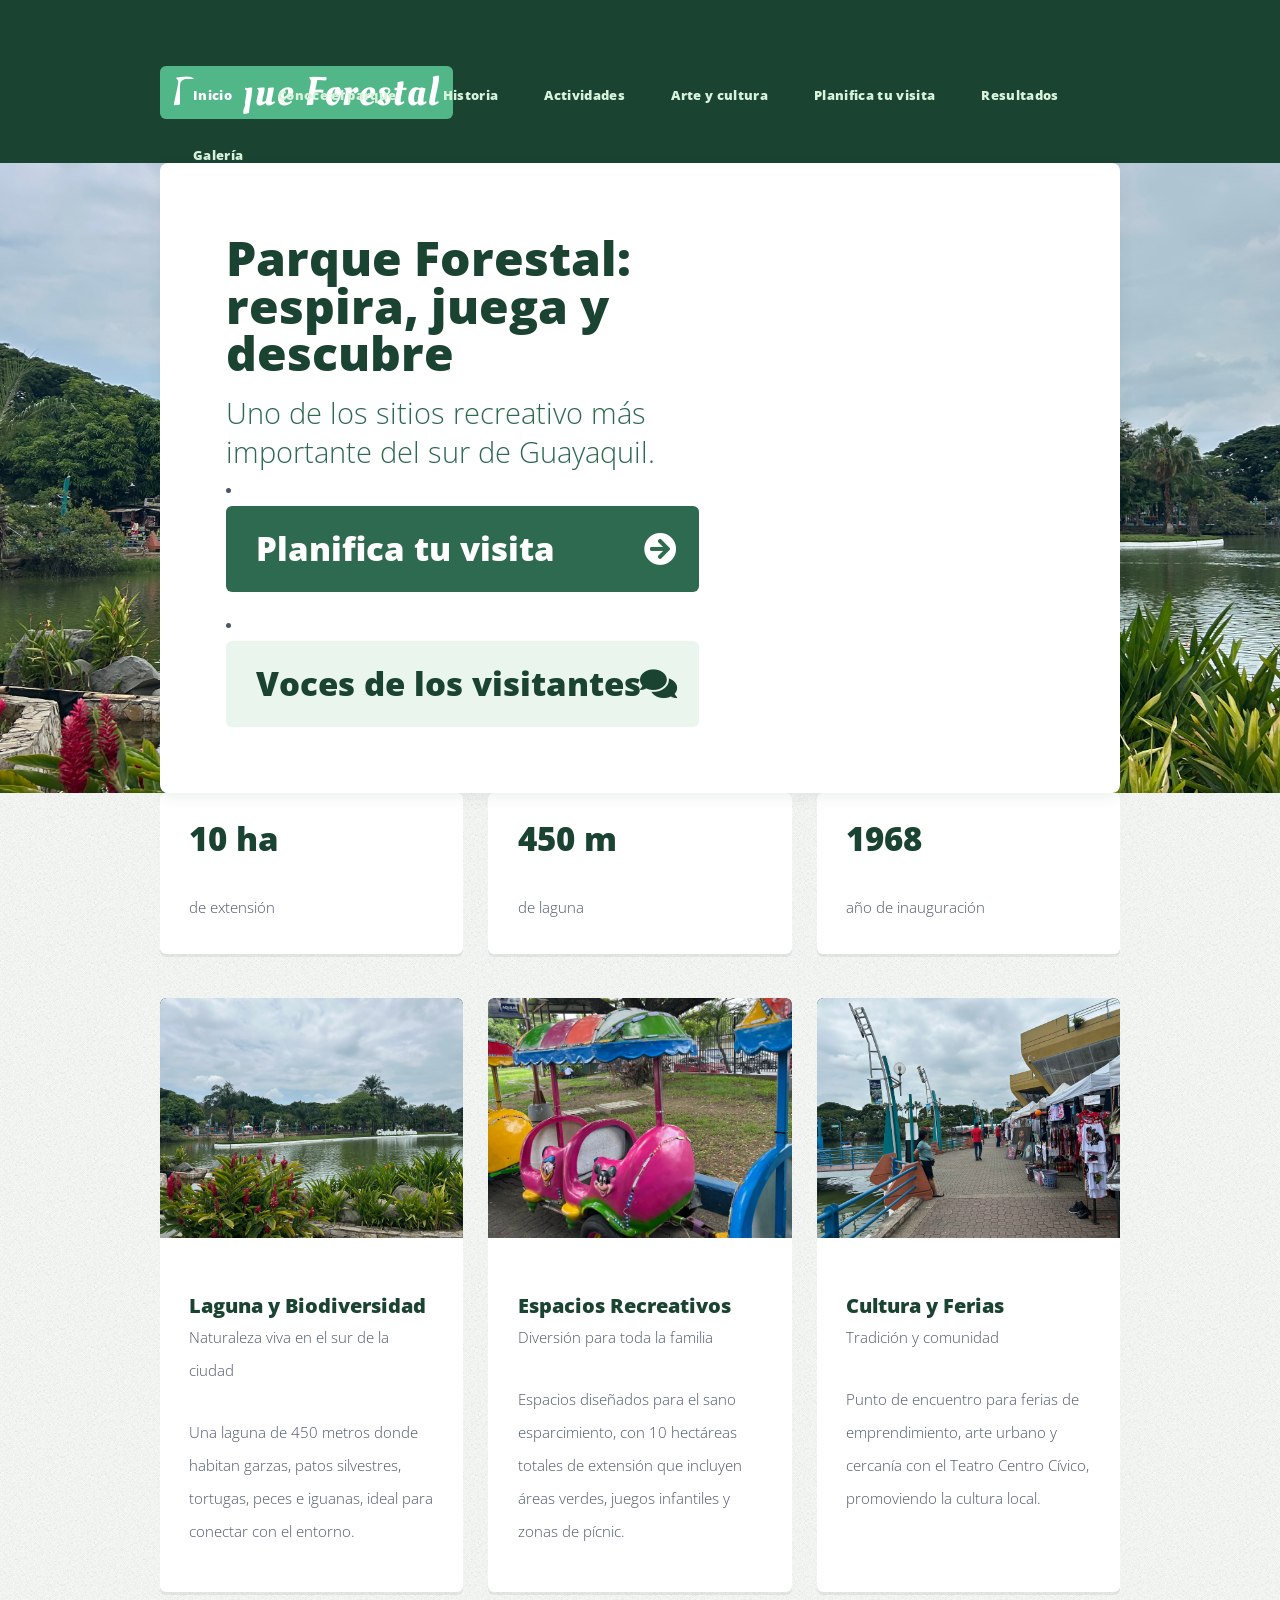
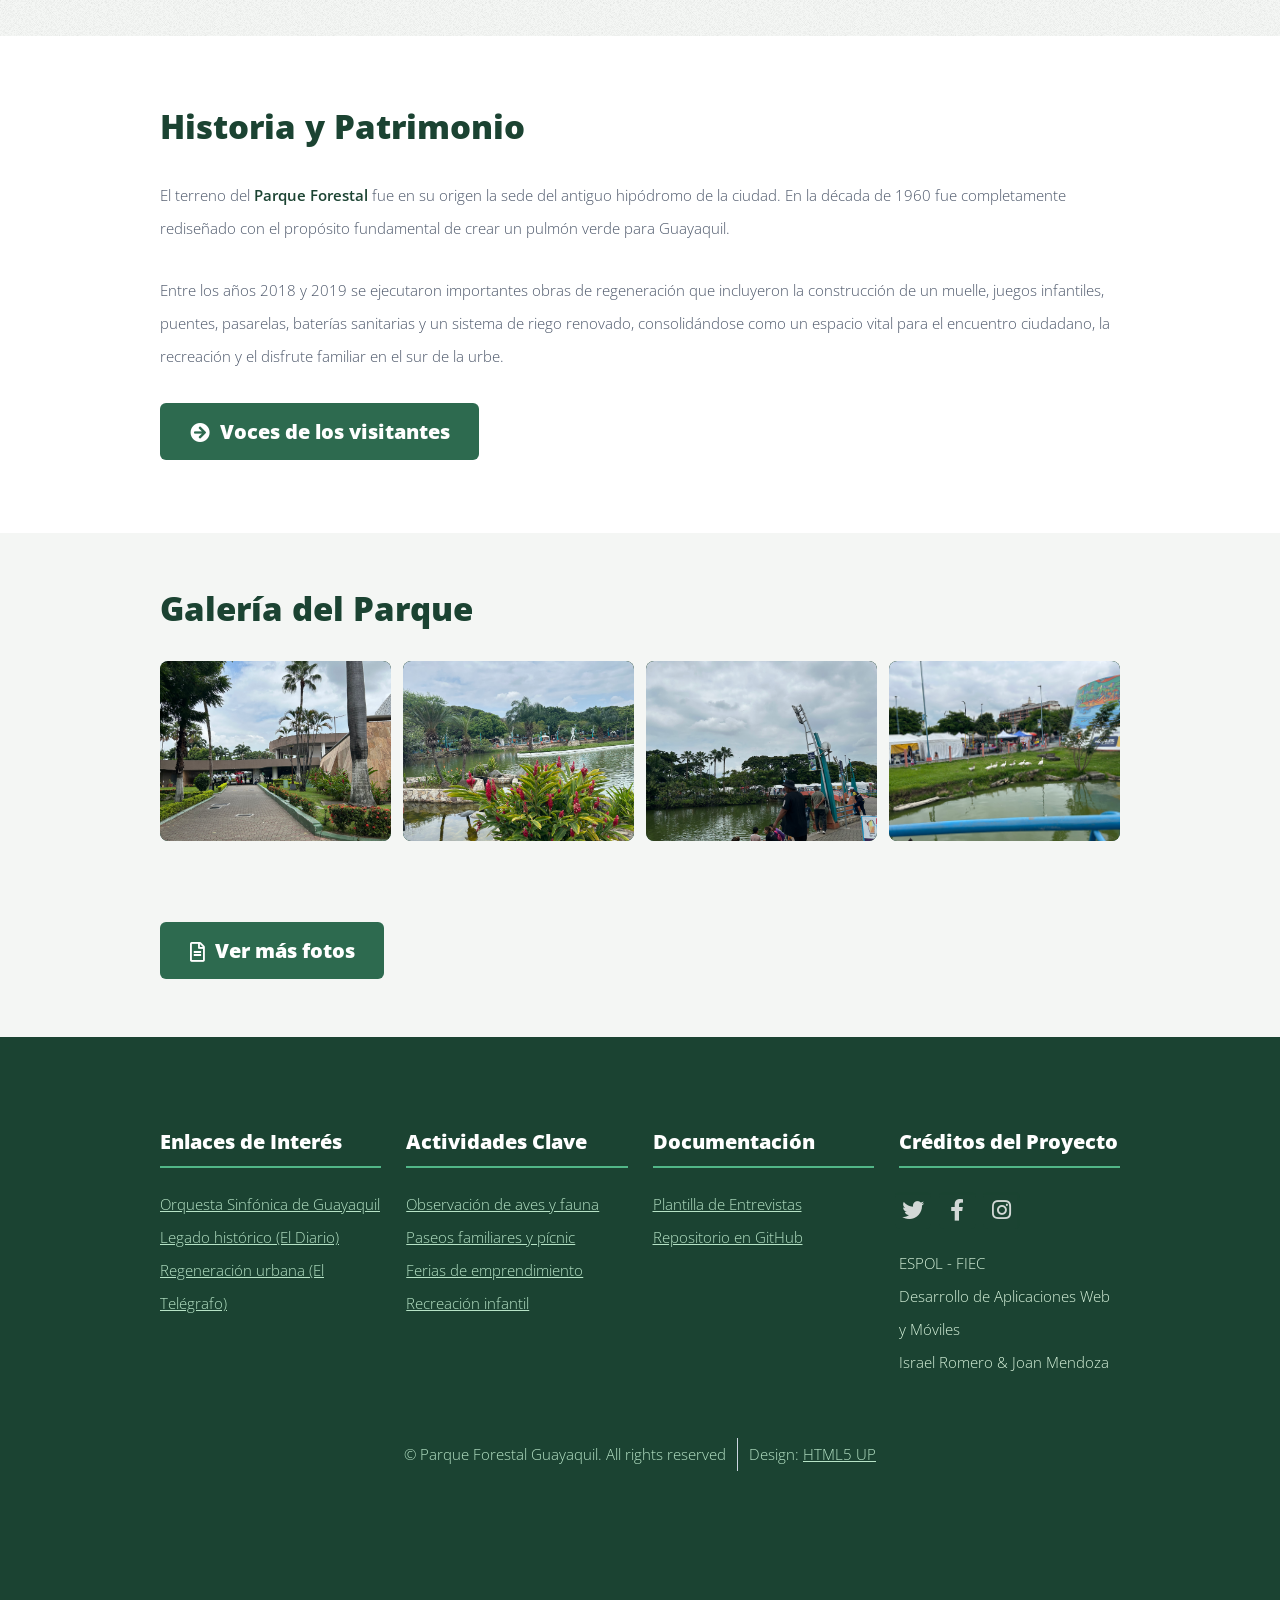
==== index.html @ 1321369c "Commit #12: Añadido una franja con tres cifras importantes y un custom.css" ====
<!DOCTYPE HTML>
<!--
	Verti by HTML5 UP
	html5up.net | @ajlkn
	Free for personal and commercial use under the CCA 3.0 license (html5up.net/license)
-->
<html>
	<head>
		<title>Parque Forestal | Guayaquil</title>
		<meta charset="utf-8" />
		<meta name="viewport" content="width=device-width, initial-scale=1, user-scalable=no" />
		<link rel="stylesheet" href="assets/css/main.css" />
		<link rel="stylesheet" href="assets/css/custom.css" />
	</head>
	<body class="is-preload homepage">
		<div id="page-wrapper">

			<!-- Header -->
				<div id="header-wrapper">
					<header id="header" class="container">

						<!-- Logo -->
							<div id="logo">
								<h1><a href="index.html">Parque Forestal</a></h1>
							</div>

						<!-- Nav -->
							<nav id="nav">
								<ul>
									<li class="current"><a href="index.html">Inicio</a></li>
									<li><a href="index.html#features-wrapper">Conoce el parque</a></li>
									<li><a href="index.html#historia">Historia</a></li>
									<li><a href="actividades.html">Actividades</a>
										<ul>
											<li><a href="actividades.html#juegos">Juegos infantiles</a></li>
											<li><a href="actividades.html#fauna">Observación de fauna</a></li>
											<li><a href="actividades.html#picnic">Picnic y caminatas</a></li>
											<li><a href="actividades.html#feria">Feria de emprendedores</a></li>
										</ul></li>
									<li><a href="arte-cultura.html">Arte y cultura</a></li>
									<li><a href="planifica-tu-visita.html">Planifica tu visita</a></li>
									<li><a href="resultados.html">Resultados</a>
										<ul>
											<li><a href="resultados.html#cifras">El parque en cifras</a></li>
											<li><a href="resultados.html#voces">Voces de los visitantes</a></li>
											<li><a href="resultados.html#estado">Estado y propuestas</a></li>
										</ul></li>
									<li><a href="index.html#gallery-wrapper">Galería</a></li>
								</ul>
							</nav>
					</header>
				</div>

			<!-- Banner -->
				<div id="banner-wrapper">
					<div id="banner" class="box container">
						<div class="row">
							<div class="col-7 col-12-medium">
								<h2>Parque Forestal: respira, juega y descubre</h2>
								<p>Uno de los sitios recreativo más importante del sur de Guayaquil.</p>
								<li><a href="planifica-tu-visita.html" class="button large icon solid fa-arrow-circle-right">Planifica tu visita</a></li>
								<li><a href="resultados.html#voces" class="button alt large icon solid fa-comments">Voces de los visitantes</a></li>
							</div>
						</div>
					</div>
				</div>

				<div id="cifras-wrapper"><div class="container"><div class="row">
					<div class="col-4 col-12-small"><section class="box"><h2>10 ha</h2><p>de extensión</p></section></div>
					<div class="col-4 col-12-small"><section class="box"><h2>450 m</h2><p>de laguna</p></section></div>
					<div class="col-4 col-12-small"><section class="box"><h2>1968</h2><p>año de inauguración</p></section></div>
				</div></div></div>

			<!-- Features -->
				<div id="features-wrapper">
					<div class="container">
						<div class="row">
							<div class="col-4 col-12-medium">

								<!-- Box -->
									<section class="box feature">
										<a href="#" class="image featured"><img src="images/lagunaBiodiversidad.png" alt="Laguna y Biodiversidad" /></a>
										<div class="inner">
											<header>
												<h2>Laguna y Biodiversidad</h2>
												<p>Naturaleza viva en el sur de la ciudad</p>
											</header>
											<p>Una laguna de 450 metros donde habitan garzas, patos silvestres, tortugas, peces e iguanas, ideal para conectar con el entorno.</p>
										</div>
									</section>

							</div>
							<div class="col-4 col-12-medium">

								<!-- Box -->
									<section class="box feature">
										<a href="#" class="image featured"><img src="images/espaciosRecreativos.png" alt="Áreas Infantiles y Recreación" /></a>
										<div class="inner">
											<header>
												<h2>Espacios Recreativos</h2>
												<p>Diversión para toda la familia</p>
											</header>
											<p>Espacios diseñados para el sano esparcimiento, con 10 hectáreas totales de extensión que incluyen áreas verdes, juegos infantiles y zonas de pícnic.</p>
										</div>
									</section>

							</div>
							<div class="col-4 col-12-medium">

								<!-- Box -->
									<section class="box feature">
										<a href="#" class="image featured"><img src="images/culturaFeria.png" alt="Arte, Cultura y Ferias" /></a>
										<div class="inner">
											<header>
												<h2>Cultura y Ferias</h2>
												<p>Tradición y comunidad</p>
											</header>
											<p>Punto de encuentro para ferias de emprendimiento, arte urbano y cercanía con el Teatro Centro Cívico, promoviendo la cultura local.</p>
										</div>
									</section>

							</div>
						</div>
					</div>
				</div>

			<!-- Main: Historia y Patrimonio -->
				<div id="main-wrapper">
					<div class="container">
						<div class="row">
							<div class="col-12">
								<!-- Content -->
									<div id="content">
										<section class="last">
											<h2>Historia y Patrimonio</h2>
											<p>El terreno del <strong>Parque Forestal</strong> fue en su origen la sede del antiguo hipódromo de la ciudad. En la década de 1960 fue completamente rediseñado con el propósito fundamental de crear un pulmón verde para Guayaquil.</p>
											<p>Entre los años 2018 y 2019 se ejecutaron importantes obras de regeneración que incluyeron la construcción de un muelle, juegos infantiles, puentes, pasarelas, baterías sanitarias y un sistema de riego renovado, consolidándose como un espacio vital para el encuentro ciudadano, la recreación y el disfrute familiar en el sur de la urbe.</p>
											<a href="#" class="button icon solid fa-arrow-circle-right">Voces de los visitantes</a>
										</section>
									</div>
							</div>
						</div>
					</div>
				</div>

			<!-- Gallery Section (Debajo de Historia) -->
				<div id="gallery-wrapper" style="background: #f4f6f4; padding: 4em 0;">
					<div class="container">
						<div class="row">
							<div class="col-12">
								<section class="widget thumbnails last">
									<h2>Galería del Parque</h2>
									<div class="grid">
										<div class="row gtr-50">
											<div class="col-3 col-6-medium"><a href="#" class="image fit"><img src="images/galeriaOne.png" alt="Vista del parque" /></a></div>
											<div class="col-3 col-6-medium"><a href="#" class="image fit"><img src="images/galeriaTwo.png" alt="Fauna del parque" /></a></div>
											<div class="col-3 col-6-medium"><a href="#" class="image fit"><img src="images/galeriaThree.png" alt="Áreas verdes" /></a></div>
											<div class="col-3 col-6-medium"><a href="#" class="image fit"><img src="images/galeriaFour.png" alt="Zona de juegos" /></a></div>
										</div>
									</div>
									<a href="#" class="button icon fa-file-alt" style="margin-top: 1.5em;">Ver más fotos</a>
								</section>
							</div>
						</div>
					</div>
				</div>

			<!-- Footer -->
				<div id="footer-wrapper">
					<footer id="footer" class="container">
						<div class="row">
							<div class="col-3 col-6-medium col-12-small">

								<!-- Links -->
									<section class="widget links">
										<h3>Enlaces de Interés</h3>
										<ul class="style2">
											<li><a href="https://www.culturaypatrimonio.gob.ec/orquesta-sinfonica-de-guayaquil-continua-celebrando-a-la-cultura/" target="_blank">Orquesta Sinfónica de Guayaquil</a></li>
											<li><a href="https://www.eldiario.ec/guayaquil/esculturas-bustos-y-naturaleza-el-legado-historico-del-parque-forestal-de-guayaquil-09102025/" target="_blank">Legado histórico (El Diario)</a></li>
											<li><a href="https://www.eltelegrafo.com.ec/noticias/ecuador/220/estado-parqueforestal-ministeriodecultura" target="_blank">Regeneración urbana (El Telégrafo)</a></li>
										</ul>
									</section>

							</div>
							<div class="col-3 col-6-medium col-12-small">

								<!-- Links -->
									<section class="widget links">
										<h3>Actividades Clave</h3>
										<ul class="style2">
											<li><a href="#">Observación de aves y fauna</a></li>
											<li><a href="#">Paseos familiares y pícnic</a></li>
											<li><a href="#">Ferias de emprendimiento</a></li>
											<li><a href="#">Recreación infantil</a></li>
										</ul>
									</section>

							</div>
							<div class="col-3 col-6-medium col-12-small">

								<!-- Links -->
									<section class="widget links">
										<h3>Documentación</h3>
										<ul class="style2">
											<li><a href="https://drive.google.com/file/d/1EBYKV9MV5P-700V6gTw7AdXbWXUujnQy/view?usp=sharing" target="_blank">Plantilla de Entrevistas</a></li>
											<li><a href="https://github.com/Madakase/parque-forestal-guayaquil" target="_blank">Repositorio en GitHub</a></li>
										</ul>
									</section>

							</div>
							<div class="col-3 col-6-medium col-12-small">

								<!-- Contact -->
									<section class="widget contact last">
										<h3>Créditos del Proyecto</h3>
										<ul>
											<li><a href="#" class="icon brands fa-twitter"><span class="label">Twitter</span></a></li>
											<li><a href="#" class="icon brands fa-facebook-f"><span class="label">Facebook</span></a></li>
											<li><a href="#" class="icon brands fa-instagram"><span class="label">Instagram</span></a></li>
										</ul>
										<p>ESPOL - FIEC<br />
										Desarrollo de Aplicaciones Web y Móviles<br />
										Israel Romero & Joan Mendoza</p>
									</section>

							</div>
						</div>
						<div class="row">
							<div class="col-12">
								<div id="copyright">
									<ul class="menu">
										<li>&copy; Parque Forestal Guayaquil. All rights reserved</li><li>Design: <a href="http://html5up.net">HTML5 UP</a></li>
									</ul>
								</div>
							</div>
						</div>
					</footer>
				</div>

			</div>

		<!-- Scripts -->

			<script src="assets/js/jquery.min.js"></script>
			<script src="assets/js/jquery.dropotron.min.js"></script>
			<script src="assets/js/browser.min.js"></script>
			<script src="assets/js/breakpoints.min.js"></script>
			<script src="assets/js/util.js"></script>
			<script src="assets/js/main.js"></script>

	</body>
</html>
---- assets/css/main.css ----
@import url("fontawesome-all.min.css");
@import url("https://fonts.googleapis.com/css?family=Oleo+Script:400|Open+Sans:300,300italic,600,600italic,800");

/*
	Verti by HTML5 UP (Tema adaptado: Parque Forestal Guayaquil)
	html5up.net | @ajlkn
	Free for personal and commercial use under the CCA 3.0 license (html5up.net/license)
*/

html, body, div, span, applet, object,
iframe, h1, h2, h3, h4, h5, h6, p, blockquote,
pre, a, abbr, acronym, address, big, cite,
code, del, dfn, em, img, ins, kbd, q, s, samp,
small, strike, strong, sub, sup, tt, var, b,
u, i, center, dl, dt, dd, ol, ul, li, fieldset,
form, label, legend, table, caption, tbody,
tfoot, thead, tr, th, td, article, aside,
canvas, details, embed, figure, figcaption,
footer, header, hgroup, menu, nav, output, ruby,
section, summary, time, mark, audio, video {
	margin: 0;
	padding: 0;
	border: 0;
	font-size: 100%;
	font: inherit;
	vertical-align: baseline;}

article, aside, details, figcaption, figure,
footer, header, hgroup, menu, nav, section {
	display: block;}

body {
	line-height: 1;
}

ol, ul {
	list-style: none;
}

blockquote, q {
	quotes: none;
}

	blockquote:before, blockquote:after, q:before, q:after {
		content: '';
		content: none;
	}

table {
	border-collapse: collapse;
	border-spacing: 0;
}

body {
	-webkit-text-size-adjust: none;
}

mark {
	background-color: transparent;
	color: inherit;
}

input::-moz-focus-inner {
	border: 0;
	padding: 0;
}

input, select, textarea {
	-moz-appearance: none;
	-webkit-appearance: none;
	-ms-appearance: none;
	appearance: none;
}

/* Basic */

	@-ms-viewport {
		width: device-width;
	}

	html {
		box-sizing: border-box;
	}

	*, *:before, *:after {
		box-sizing: inherit;
	}

	body {
		background-image: -moz-linear-gradient(top, rgba(27, 67, 50, 0.05), rgba(27, 67, 50, 0)), url("images/bg01.png");
		background-image: -webkit-linear-gradient(top, rgba(27, 67, 50, 0.05), rgba(27, 67, 50, 0)), url("images/bg01.png");
		background-image: -ms-linear-gradient(top, rgba(27, 67, 50, 0.05), rgba(27, 67, 50, 0)), url("images/bg01.png");
		background-image: linear-gradient(top, rgba(27, 67, 50, 0.05), rgba(27, 67, 50, 0)), url("images/bg01.png");
		background-color: #f4f6f4;
		background-position: top left, top left;
		background-repeat: repeat-x, repeat;
		background-size: 100% 30em, auto;
		font-family: 'Open Sans', sans-serif;
		font-size: 13pt;
		color: #4a5568;
		font-weight: 300;
		line-height: 2.25em;
	}

		body.is-preload *, body.is-preload *:before, body.is-preload *:after {
			-moz-animation: none !important;
			-webkit-animation: none !important;
			-ms-animation: none !important;
			animation: none !important;
			-moz-transition: none !important;
			-webkit-transition: none !important;
			-ms-transition: none !important;
			transition: none !important;
		}

	input, select, textarea {
		font-family: 'Open Sans', sans-serif;
		font-size: 13pt;
		color: #4a5568;
		font-weight: 300;
		line-height: 2.25em;
	}

	a {
		color: #2d6a4f;
		text-decoration: underline;
	}

		a:hover {
			text-decoration: none;
			color: #1b4332;
		}

	h1, h2, h3, h4, h5, h6 {
		color: #1b4332;
		font-weight: 800;
	}

		h1 a, h2 a, h3 a, h4 a, h5 a, h6 a {
			color: inherit;
			text-decoration: none;
			outline: 0;
		}

	h2 {
		font-size: 2.25em;
		margin: 0 0 1.1em 0;
		line-height: 1em;
	}

	h3 {
		font-size: 1.35em;
		margin: 0 0 1em 0;
	}

	b, strong {
		font-weight: 600;
		color: #1b4332;
	}

	i, em {
		font-style: italic;
	}

	br.clear {
		clear: both;
	}

	sub {
		position: relative;
		top: 0.5em;
		font-size: 0.8em;
	}

	sup {
		position: relative;
		top: -0.5em;
		font-size: 0.8em;
	}

	hr {
		border: 0;
		border-top: solid 1px #d8f3dc;
	}

	blockquote {
		border-left: solid 0.5em #52b788;
		padding: 1em 0 1em 2em;
		font-style: italic;
		background: #e9f5ed;
		border-radius: 0 6px 6px 0;
	}

	p, ul, ol, dl, table {
		margin-bottom: 2em;
	}

/* Container */

	.container {
		margin: 0 auto;
		max-width: 100%;
		width: 1400px;
	}

		@media screen and (max-width: 1680px) {

			.container {
				width: 1200px;
			}

		}

		@media screen and (max-width: 1280px) {

			.container {
				width: 960px;
			}

		}

		@media screen and (max-width: 980px) {

			.container {
				width: 90%;
			}

		}

		@media screen and (max-width: 736px) {

			.container {
				width: 100%;
			}

		}

/* Row */

	.row {
		display: flex;
		flex-wrap: wrap;
		box-sizing: border-box;
		align-items: stretch;
	}

		.row > * {
			box-sizing: border-box;
		}

		.row.gtr-uniform > * > :last-child {
			margin-bottom: 0;
		}

		.row.aln-left {
			justify-content: flex-start;
		}

		.row.aln-center {
			justify-content: center;
		}

		.row.aln-right {
			justify-content: flex-end;
		}

		.row.aln-top {
			align-items: flex-start;
		}

		.row.aln-middle {
			align-items: center;
		}

		.row.aln-bottom {
			align-items: flex-end;
		}

		.row > .imp {
			order: -1;
		}

		.row > .col-1 {
			width: 8.33333%;
		}

		.row > .off-1 {
			margin-left: 8.33333%;
		}

		.row > .col-2 {
			width: 16.66667%;
		}

		.row > .off-2 {
			margin-left: 16.66667%;
		}

		.row > .col-3 {
			width: 25%;
		}

		.row > .off-3 {
			margin-left: 25%;
		}

		.row > .col-4 {
			width: 33.33333%;
		}

		.row > .off-4 {
			margin-left: 33.33333%;
		}

		.row > .col-5 {
			width: 41.66667%;
		}

		.row > .off-5 {
			margin-left: 41.66667%;
		}

		.row > .col-6 {
			width: 50%;
		}

		.row > .off-6 {
			margin-left: 50%;
		}

		.row > .col-7 {
			width: 58.33333%;
		}

		.row > .off-7 {
			margin-left: 58.33333%;
		}

		.row > .col-8 {
			width: 66.66667%;
		}

		.row > .off-8 {
			margin-left: 66.66667%;
		}

		.row > .col-9 {
			width: 75%;
		}

		.row > .off-9 {
			margin-left: 75%;
		}

		.row > .col-10 {
			width: 83.33333%;
		}

		.row > .off-10 {
			margin-left: 83.33333%;
		}

		.row > .col-11 {
			width: 91.66667%;
		}

		.row > .off-11 {
			margin-left: 91.66667%;
		}

		.row > .col-12 {
			width: 100%;
		}

		.row > .off-12 {
			margin-left: 100%;
		}

		.row.gtr-0 {
			margin-top: 0px;
			margin-left: 0px;
		}

			.row.gtr-0 > * {
				padding: 0px 0 0 0px;
			}

			.row.gtr-0.gtr-uniform {
				margin-top: 0px;
			}

				.row.gtr-0.gtr-uniform > * {
					padding-top: 0px;
				}

		.row.gtr-25 {
			margin-top: -10px;
			margin-left: -10px;
		}

			.row.gtr-25 > * {
				padding: 10px 0 0 10px;
			}

			.row.gtr-25.gtr-uniform {
				margin-top: -10px;
			}

				.row.gtr-25.gtr-uniform > * {
					padding-top: 10px;
				}

		.row.gtr-50 {
			margin-top: -20px;
			margin-left: -20px;
		}

			.row.gtr-50 > * {
				padding: 20px 0 0 20px;
			}

			.row.gtr-50.gtr-uniform {
				margin-top: -20px;
			}

				.row.gtr-50.gtr-uniform > * {
					padding-top: 20px;
				}

		.row {
			margin-top: -40px;
			margin-left: -40px;
		}

			.row > * {
				padding: 40px 0 0 40px;
			}

			.row.gtr-uniform {
				margin-top: -40px;
			}

				.row.gtr-uniform > * {
					padding-top: 40px;
				}

		.row.gtr-150 {
			margin-top: -60px;
			margin-left: -60px;
		}

			.row.gtr-150 > * {
				padding: 60px 0 0 60px;
			}

			.row.gtr-150.gtr-uniform {
				margin-top: -60px;
			}

				.row.gtr-150.gtr-uniform > * {
					padding-top: 60px;
				}

		.row.gtr-200 {
			margin-top: -80px;
			margin-left: -80px;
		}

			.row.gtr-200 > * {
				padding: 80px 0 0 80px;
			}

			.row.gtr-200.gtr-uniform {
				margin-top: -80px;
			}

				.row.gtr-200.gtr-uniform > * {
					padding-top: 80px;
				}

		@media screen and (max-width: 1680px) {

			.row {
				display: flex;
				flex-wrap: wrap;
				box-sizing: border-box;
				align-items: stretch;
			}

				.row > * {
					box-sizing: border-box;
				}

				.row.gtr-uniform > * > :last-child {
					margin-bottom: 0;
				}

				.row.aln-left {
					justify-content: flex-start;
				}

				.row.aln-center {
					justify-content: center;
				}

				.row.aln-right {
					justify-content: flex-end;
				}

				.row.aln-top {
					align-items: flex-start;
				}

				.row.aln-middle {
					align-items: center;
				}

				.row.aln-bottom {
					align-items: flex-end;
				}

				.row > .imp-xlarge {
					order: -1;
				}

				.row > .col-1-xlarge {
					width: 8.33333%;
				}

				.row > .off-1-xlarge {
					margin-left: 8.33333%;
				}

				.row > .col-2-xlarge {
					width: 16.66667%;
				}

				.row > .off-2-xlarge {
					margin-left: 16.66667%;
				}

				.row > .col-3-xlarge {
					width: 25%;
				}

				.row > .off-3-xlarge {
					margin-left: 25%;
				}

				.row > .col-4-xlarge {
					width: 33.33333%;
				}

				.row > .off-4-xlarge {
					margin-left: 33.33333%;
				}

				.row > .col-5-xlarge {
					width: 41.66667%;
				}

				.row > .off-5-xlarge {
					margin-left: 41.66667%;
				}

				.row > .col-6-xlarge {
					width: 50%;
				}

				.row > .off-6-xlarge {
					margin-left: 50%;
				}

				.row > .col-7-xlarge {
					width: 58.33333%;
				}

				.row > .off-7-xlarge {
					margin-left: 58.33333%;
				}

				.row > .col-8-xlarge {
					width: 66.66667%;
				}

				.row > .off-8-xlarge {
					margin-left: 66.66667%;
				}

				.row > .col-9-xlarge {
					width: 75%;
				}

				.row > .off-9-xlarge {
					margin-left: 75%;
				}

				.row > .col-10-xlarge {
					width: 83.33333%;
				}

				.row > .off-10-xlarge {
					margin-left: 83.33333%;
				}

				.row > .col-11-xlarge {
					width: 91.66667%;
				}

				.row > .off-11-xlarge {
					margin-left: 91.66667%;
				}

				.row > .col-12-xlarge {
					width: 100%;
				}

				.row > .off-12-xlarge {
					margin-left: 100%;
				}

				.row.gtr-0 {
					margin-top: 0px;
					margin-left: 0px;
				}

					.row.gtr-0 > * {
						padding: 0px 0 0 0px;
					}

					.row.gtr-0.gtr-uniform {
						margin-top: 0px;
					}

						.row.gtr-0.gtr-uniform > * {
							padding-top: 0px;
						}

				.row.gtr-25 {
					margin-top: -10px;
					margin-left: -10px;
				}

					.row.gtr-25 > * {
						padding: 10px 0 0 10px;
					}

					.row.gtr-25.gtr-uniform {
						margin-top: -10px;
					}

						.row.gtr-25.gtr-uniform > * {
							padding-top: 10px;
						}

				.row.gtr-50 {
					margin-top: -20px;
					margin-left: -20px;
				}

					.row.gtr-50 > * {
						padding: 20px 0 0 20px;
					}

					.row.gtr-50.gtr-uniform {
						margin-top: -20px;
					}

						.row.gtr-50.gtr-uniform > * {
							padding-top: 20px;
						}

				.row {
					margin-top: -40px;
					margin-left: -40px;
				}

					.row > * {
						padding: 40px 0 0 40px;
					}

					.row.gtr-uniform {
						margin-top: -40px;
					}

						.row.gtr-uniform > * {
							padding-top: 40px;
						}

				.row.gtr-150 {
					margin-top: -60px;
					margin-left: -60px;
				}

					.row.gtr-150 > * {
						padding: 60px 0 0 60px;
					}

					.row.gtr-150.gtr-uniform {
						margin-top: -60px;
					}

						.row.gtr-150.gtr-uniform > * {
							padding-top: 60px;
						}

				.row.gtr-200 {
					margin-top: -80px;
					margin-left: -80px;
				}

					.row.gtr-200 > * {
						padding: 80px 0 0 80px;
					}

					.row.gtr-200.gtr-uniform {
						margin-top: -80px;
					}

						.row.gtr-200.gtr-uniform > * {
							padding-top: 80px;
						}

		}

		@media screen and (max-width: 1280px) {

			.row {
				display: flex;
				flex-wrap: wrap;
				box-sizing: border-box;
				align-items: stretch;
			}

				.row > * {
					box-sizing: border-box;
				}

				.row.gtr-uniform > * > :last-child {
					margin-bottom: 0;
				}

				.row.aln-left {
					justify-content: flex-start;
				}

				.row.aln-center {
					justify-content: center;
				}

				.row.aln-right {
					justify-content: flex-end;
				}

				.row.aln-top {
					align-items: flex-start;
				}

				.row.aln-middle {
					align-items: center;
				}

				.row.aln-bottom {
					align-items: flex-end;
				}

				.row > .imp-large {
					order: -1;
				}

				.row > .col-1-large {
					width: 8.33333%;
				}

				.row > .off-1-large {
					margin-left: 8.33333%;
				}

				.row > .col-2-large {
					width: 16.66667%;
				}

				.row > .off-2-large {
					margin-left: 16.66667%;
				}

				.row > .col-3-large {
					width: 25%;
				}

				.row > .off-3-large {
					margin-left: 25%;
				}

				.row > .col-4-large {
					width: 33.33333%;
				}

				.row > .off-4-large {
					margin-left: 33.33333%;
				}

				.row > .col-5-large {
					width: 41.66667%;
				}

				.row > .off-5-large {
					margin-left: 41.66667%;
				}

				.row > .col-6-large {
					width: 50%;
				}

				.row > .off-6-large {
					margin-left: 50%;
				}

				.row > .col-7-large {
					width: 58.33333%;
				}

				.row > .off-7-large {
					margin-left: 58.33333%;
				}

				.row > .col-8-large {
					width: 66.66667%;
				}

				.row > .off-8-large {
					margin-left: 66.66667%;
				}

				.row > .col-9-large {
					width: 75%;
				}

				.row > .off-9-large {
					margin-left: 75%;
				}

				.row > .col-10-large {
					width: 83.33333%;
				}

				.row > .off-10-large {
					margin-left: 83.33333%;
				}

				.row > .col-11-large {
					width: 91.66667%;
				}

				.row > .off-11-large {
					margin-left: 91.66667%;
				}

				.row > .col-12-large {
					width: 100%;
				}

				.row > .off-12-large {
					margin-left: 100%;
				}

				.row.gtr-0 {
					margin-top: 0px;
					margin-left: 0px;
				}

					.row.gtr-0 > * {
						padding: 0px 0 0 0px;
					}

					.row.gtr-0.gtr-uniform {
						margin-top: 0px;
					}

						.row.gtr-0.gtr-uniform > * {
							padding-top: 0px;
						}

				.row.gtr-25 {
					margin-top: -6.25px;
					margin-left: -6.25px;
				}

					.row.gtr-25 > * {
						padding: 6.25px 0 0 6.25px;
					}

					.row.gtr-25.gtr-uniform {
						margin-top: -6.25px;
					}

						.row.gtr-25.gtr-uniform > * {
							padding-top: 6.25px;
						}

				.row.gtr-50 {
					margin-top: -12.5px;
					margin-left: -12.5px;
				}

					.row.gtr-50 > * {
						padding: 12.5px 0 0 12.5px;
					}

					.row.gtr-50.gtr-uniform {
						margin-top: -12.5px;
					}

						.row.gtr-50.gtr-uniform > * {
							padding-top: 12.5px;
						}

				.row {
					margin-top: -25px;
					margin-left: -25px;
				}

					.row > * {
						padding: 25px 0 0 25px;
					}

					.row.gtr-uniform {
						margin-top: -25px;
					}

						.row.gtr-uniform > * {
							padding-top: 25px;
						}

				.row.gtr-150 {
					margin-top: -37.5px;
					margin-left: -37.5px;
				}

					.row.gtr-150 > * {
						padding: 37.5px 0 0 37.5px;
					}

					.row.gtr-150.gtr-uniform {
						margin-top: -37.5px;
					}

						.row.gtr-150.gtr-uniform > * {
							padding-top: 37.5px;
						}

				.row.gtr-200 {
					margin-top: -50px;
					margin-left: -50px;
				}

					.row.gtr-200 > * {
						padding: 50px 0 0 50px;
					}

					.row.gtr-200.gtr-uniform {
						margin-top: -50px;
					}

						.row.gtr-200.gtr-uniform > * {
							padding-top: 50px;
						}

		}

		@media screen and (max-width: 980px) {

			.row {
				display: flex;
				flex-wrap: wrap;
				box-sizing: border-box;
				align-items: stretch;
			}

				.row > * {
					box-sizing: border-box;
				}

				.row.gtr-uniform > * > :last-child {
					margin-bottom: 0;
				}

				.row.aln-left {
					justify-content: flex-start;
				}

				.row.aln-center {
					justify-content: center;
				}

				.row.aln-right {
					justify-content: flex-end;
				}

				.row.aln-top {
					align-items: flex-start;
				}

				.row.aln-middle {
					align-items: center;
				}

				.row.aln-bottom {
					align-items: flex-end;
				}

				.row > .imp-medium {
					order: -1;
				}

				.row > .col-1-medium {
					width: 8.33333%;
				}

				.row > .off-1-medium {
					margin-left: 8.33333%;
				}

				.row > .col-2-medium {
					width: 16.66667%;
				}

				.row > .off-2-medium {
					margin-left: 16.66667%;
				}

				.row > .col-3-medium {
					width: 25%;
				}

				.row > .off-3-medium {
					margin-left: 25%;
				}

				.row > .col-4-medium {
					width: 33.33333%;
				}

				.row > .off-4-medium {
					margin-left: 33.33333%;
				}

				.row > .col-5-medium {
					width: 41.66667%;
				}

				.row > .off-5-medium {
					margin-left: 41.66667%;
				}

				.row > .col-6-medium {
					width: 50%;
				}

				.row > .off-6-medium {
					margin-left: 50%;
				}

				.row > .col-7-medium {
					width: 58.33333%;
				}

				.row > .off-7-medium {
					margin-left: 58.33333%;
				}

				.row > .col-8-medium {
					width: 66.66667%;
				}

				.row > .off-8-medium {
					margin-left: 66.66667%;
				}

				.row > .col-9-medium {
					width: 75%;
				}

				.row > .off-9-medium {
					margin-left: 75%;
				}

				.row > .col-10-medium {
					width: 83.33333%;
				}

				.row > .off-10-medium {
					margin-left: 83.33333%;
				}

				.row > .col-11-medium {
					width: 91.66667%;
				}

				.row > .off-11-medium {
					margin-left: 91.66667%;
				}

				.row > .col-12-medium {
					width: 100%;
				}

				.row > .off-12-medium {
					margin-left: 100%;
				}

				.row.gtr-0 {
					margin-top: 0px;
					margin-left: 0px;
				}

					.row.gtr-0 > * {
						padding: 0px 0 0 0px;
					}

					.row.gtr-0.gtr-uniform {
						margin-top: 0px;
					}

						.row.gtr-0.gtr-uniform > * {
							padding-top: 0px;
						}

				.row.gtr-25 {
					margin-top: -6.25px;
					margin-left: -6.25px;
				}

					.row.gtr-25 > * {
						padding: 6.25px 0 0 6.25px;
					}

					.row.gtr-25.gtr-uniform {
						margin-top: -6.25px;
					}

						.row.gtr-25.gtr-uniform > * {
							padding-top: 6.25px;
						}

				.row.gtr-50 {
					margin-top: -12.5px;
					margin-left: -12.5px;
				}

					.row.gtr-50 > * {
						padding: 12.5px 0 0 12.5px;
					}

					.row.gtr-50.gtr-uniform {
						margin-top: -12.5px;
					}

						.row.gtr-50.gtr-uniform > * {
							padding-top: 12.5px;
						}

				.row {
					margin-top: -25px;
					margin-left: -25px;
				}

					.row > * {
						padding: 25px 0 0 25px;
					}

					.row.gtr-uniform {
						margin-top: -25px;
					}

						.row.gtr-uniform > * {
							padding-top: 25px;
						}

				.row.gtr-150 {
					margin-top: -37.5px;
					margin-left: -37.5px;
				}

					.row.gtr-150 > * {
						padding: 37.5px 0 0 37.5px;
					}

					.row.gtr-150.gtr-uniform {
						margin-top: -37.5px;
					}

						.row.gtr-150.gtr-uniform > * {
							padding-top: 37.5px;
						}

				.row.gtr-200 {
					margin-top: -50px;
					margin-left: -50px;
				}

					.row.gtr-200 > * {
						padding: 50px 0 0 50px;
					}

					.row.gtr-200.gtr-uniform {
						margin-top: -50px;
					}

						.row.gtr-200.gtr-uniform > * {
							padding-top: 50px;
						}

		}

		@media screen and (max-width: 736px) {

			.row {
				display: flex;
				flex-wrap: wrap;
				box-sizing: border-box;
				align-items: stretch;
			}

				.row > * {
					box-sizing: border-box;
				}

				.row.gtr-uniform > * > :last-child {
					margin-bottom: 0;
				}

				.row.aln-left {
					justify-content: flex-start;
				}

				.row.aln-center {
					justify-content: center;
				}

				.row.aln-right {
					justify-content: flex-end;
				}

				.row.aln-top {
					align-items: flex-start;
				}

				.row.aln-middle {
					align-items: center;
				}

				.row.aln-bottom {
					align-items: flex-end;
				}

				.row > .imp-small {
					order: -1;
				}

				.row > .col-1-small {
					width: 8.33333%;
				}

				.row > .off-1-small {
					margin-left: 8.33333%;
				}

				.row > .col-2-small {
					width: 16.66667%;
				}

				.row > .off-2-small {
					margin-left: 16.66667%;
				}

				.row > .col-3-small {
					width: 25%;
				}

				.row > .off-3-small {
					margin-left: 25%;
				}

				.row > .col-4-small {
					width: 33.33333%;
				}

				.row > .off-4-small {
					margin-left: 33.33333%;
				}

				.row > .col-5-small {
					width: 41.66667%;
				}

				.row > .off-5-small {
					margin-left: 41.66667%;
				}

				.row > .col-6-small {
					width: 50%;
				}

				.row > .off-6-small {
					margin-left: 50%;
				}

				.row > .col-7-small {
					width: 58.33333%;
				}

				.row > .off-7-small {
					margin-left: 58.33333%;
				}

				.row > .col-8-small {
					width: 66.66667%;
				}

				.row > .off-8-small {
					margin-left: 66.66667%;
				}

				.row > .col-9-small {
					width: 75%;
				}

				.row > .off-9-small {
					margin-left: 75%;
				}

				.row > .col-10-small {
					width: 83.33333%;
				}

				.row > .off-10-small {
					margin-left: 83.33333%;
				}

				.row > .col-11-small {
					width: 91.66667%;
				}

				.row > .off-11-small {
					margin-left: 91.66667%;
				}

				.row > .col-12-small {
					width: 100%;
				}

				.row > .off-12-small {
					margin-left: 100%;
				}

				.row.gtr-0 {
					margin-top: 0px;
					margin-left: 0px;
				}

					.row.gtr-0 > * {
						padding: 0px 0 0 0px;
					}

					.row.gtr-0.gtr-uniform {
						margin-top: 0px;
					}

						.row.gtr-0.gtr-uniform > * {
							padding-top: 0px;
						}

				.row.gtr-25 {
					margin-top: -5px;
					margin-left: -5px;
				}

					.row.gtr-25 > * {
						padding: 5px 0 0 5px;
					}

					.row.gtr-25.gtr-uniform {
						margin-top: -5px;
					}

						.row.gtr-25.gtr-uniform > * {
							padding-top: 5px;
						}

				.row.gtr-50 {
					margin-top: -10px;
					margin-left: -10px;
				}

					.row.gtr-50 > * {
						padding: 10px 0 0 10px;
					}

					.row.gtr-50.gtr-uniform {
						margin-top: -10px;
					}

						.row.gtr-50.gtr-uniform > * {
							padding-top: 10px;
						}

				.row {
					margin-top: -20px;
					margin-left: -20px;
				}

					.row > * {
						padding: 20px 0 0 20px;
					}

					.row.gtr-uniform {
						margin-top: -20px;
					}

						.row.gtr-uniform > * {
							padding-top: 20px;
						}

				.row.gtr-150 {
					margin-top: -30px;
					margin-left: -30px;
				}

					.row.gtr-150 > * {
						padding: 30px 0 0 30px;
					}

					.row.gtr-150.gtr-uniform {
						margin-top: -30px;
					}

						.row.gtr-150.gtr-uniform > * {
							padding-top: 30px;
						}

				.row.gtr-200 {
					margin-top: -40px;
					margin-left: -40px;
				}

					.row.gtr-200 > * {
						padding: 40px 0 0 40px;
					}

					.row.gtr-200.gtr-uniform {
						margin-top: -40px;
					}

						.row.gtr-200.gtr-uniform > * {
							padding-top: 40px;
						}

		}

/* Section/Article */

	section, article {
		margin-bottom: 5em;
	}

	section > :last-child,
	article > :last-child,
	section:last-child,
	article:last-child {
		margin-bottom: 0;
	}

	header {
		margin: 0 0 2em 0;
	}

		header h2, header h3 {
			margin: 0 0 0.25em 0;
			color: #1b4332;
		}

		header p {
			margin: 0;
		}

	footer {
		margin: 2.5em 0 0 0;
	}

/* Forms */

	form label {
		display: block;
		font-weight: 800;
		margin: 0 0 1em 0;
		font-size: 0.8em;
		color: #1b4332;
	}

	form input[type="text"],
	form input[type="email"],
	form input[type="password"],
	form select,
	form textarea {
		-webkit-appearance: none;
		display: block;
		width: 100%;
		border-radius: 8px;
		border: solid 1px #d8f3dc;
	}

		form input[type="text"]:focus,
		form input[type="email"]:focus,
		form input[type="password"]:focus,
		form select:focus,
		form textarea:focus {
			border-color: #2d6a4f;
		}

	form input[type="text"],
	form input[type="email"],
	form input[type="password"] {
		line-height: 3em;
		padding: 0 1em;
	}

	form select {
		line-height: 3em;
		padding: 0 1em;
	}

	form textarea {
		min-height: 9em;
		padding: 1em;
	}

	form ::-webkit-input-placeholder {
		color: #718096 !important;
	}

	form :-moz-placeholder {
		color: #718096 !important;
	}

	form ::-moz-placeholder {
		color: #718096 !important;
	}

	form :-ms-input-placeholder {
		color: #718096 !important;
	}

	form ::-moz-focus-inner {
		border: 0;
	}

/* Tables */

	table {
		width: 100%;
	}

		table tr {
			border-top: solid 1px #d8f3dc;
		}

			table tr:first-child {
				border-top: 0;
			}

		table td {
			padding: 0.5em 1em 0.5em 1em;
		}

		table th {
			text-align: left;
			padding: 0.5em 1em 0.5em 1em;
			font-weight: 800;
			margin: 0 0 1em 0;
		}

		table thead {
			background: #1b4332;
			color: #fff;
		}

/* Image */

	.image {
		display: inline-block;
		outline: 0;
	}

		.image img {
			display: block;
			width: 100%;
			border-radius: 8px;
		}

		.image.fit {
			display: block;
			width: 100%;
		}

		.image.featured {
			display: block;
			width: 100%;
			margin: 0 0 2.5em 0;
		}

		.image.left {
			float: left;
			margin: 0 2em 2em 0;
		}

		.image.centered {
			display: block;
			margin: 0 0 2.5em 0;
		}

			.image.centered img {
				margin: 0 auto;
				width: auto;
			}

/* Button */

	input[type="button"],
	input[type="submit"],
	input[type="reset"],
	button,
	.button {
		-moz-transition: background-color .25s ease-in-out;
		-webkit-transition: background-color .25s ease-in-out;
		-ms-transition: background-color .25s ease-in-out;
		transition: background-color .25s ease-in-out;
		-webkit-appearance: none;
		position: relative;
		display: inline-block;
		background: #2d6a4f;
		color: #fff;
		text-decoration: none;
		border-radius: 6px;
		font-weight: 800;
		outline: 0;
		border: 0;
		cursor: pointer;
		font-size: 1.35em;
		padding: 0.6em 1.5em;
	}

		input[type="button"].icon:before,
		input[type="submit"].icon:before,
		input[type="reset"].icon:before,
		button.icon:before,
		.button.icon:before {
			position: relative;
			margin-right: 0.5em;
			top: 0.05em;
		}

		input[type="button"]:hover,
		input[type="submit"]:hover,
		input[type="reset"]:hover,
		button:hover,
		.button:hover {
			background: #40916c;
		}

		input[type="button"]:active,
		input[type="submit"]:active,
		input[type="reset"]:active,
		button:active,
		.button:active {
			background: #1b4332;
		}

		input[type="button"].alt,
		input[type="submit"].alt,
		input[type="reset"].alt,
		button.alt,
		.button.alt {
			background: #e9f5ed;
			color: #1b4332;
		}

			input[type="button"].alt:hover,
			input[type="submit"].alt:hover,
			input[type="reset"].alt:hover,
			button.alt:hover,
			.button.alt:hover {
				background: #d8f3dc;
			}

			input[type="button"].alt:active,
			input[type="submit"].alt:active,
			input[type="reset"].alt:active,
			button.alt:active,
			.button.alt:active {
				background: #b7e4c7;
			}

		input[type="button"].large,
		input[type="submit"].large,
		input[type="reset"].large,
		button.large,
		.button.large {
			font-size: 2.25em;
			padding: 0.8em 0.9em;
		}

/* List */

	ul {
		list-style: disc;
		padding-left: 1em;
	}

		ul li {
			padding-left: 0.5em;
		}

		ul.style2 {
			list-style: none;
			padding-left: 0;
		}

			ul.style2 li {
				padding-left: 0;
			}

	ol {
		list-style: decimal;
		padding-left: 1.25em;
	}

		ol li {
			padding-left: 0.25em;
		}

/* Actions */

	ul.actions {
		list-style: none;
		padding-left: 0;
	}

		ul.actions li {
			display: inline-block;
			padding: 0 0 0 0.25em;
			margin: 0 0 0 0.25em;
		}

			ul.actions li:first-child {
				margin-left: 0;
				padding-left: 0;
			}

/* Menu */

	ul.menu {
		list-style: none;
		padding-left: 0;
	}

		ul.menu li {
			border-left: solid 1px #cbd5e0;
			display: inline-block;
			padding: 0 0 0 0.75em;
			margin: 0 0 0 0.75em;
		}

			ul.menu li:first-child {
				border-left: 0;
				margin-left: 0;
				padding-left: 0;
			}

/* Box */

	.box {
		background: #fff;
		border-radius: 6px;
		box-shadow: 0px 3px 0px 0px rgba(27, 67, 50, 0.08);
		padding: 2em;
	}

		.box.feature {
			padding: 0;
		}

			.box.feature .inner {
				padding: 4em 2em 3em 2em;
			}

			.box.feature h2 {
				font-size: 1.35em;
			}

			.box.feature p {
				margin: 0;
			}

			.box.feature .image {
				position: relative;
				margin: 0;
			}

				.box.feature .image img {
					border-bottom-left-radius: 0;
					border-bottom-right-radius: 0;
				}

/* Icons */

	.icon {
		text-decoration: none;
		position: relative;
	}

		.icon:before {
			-moz-osx-font-smoothing: grayscale;
			-webkit-font-smoothing: antialiased;
			display: inline-block;
			font-style: normal;
			font-variant: normal;
			text-rendering: auto;
			line-height: 1;
			text-transform: none !important;
			font-family: 'Font Awesome 5 Free';
			font-weight: 400;
		}

		.icon.solid:before {
			font-weight: 900;
		}

		.icon.brands:before {
			font-family: 'Font Awesome 5 Brands';
		}

		.icon > .label {
			display: none;
		}

/* Widgets */

	.widget.thumbnails .grid {
		margin: 0 0 3em 0;
	}

	.widget.thumbnails .image {
		margin: 0;
	}

	.widget.contact ul {
		list-style: none;
		padding-left: 0;
		overflow: hidden;
		position: relative;
		left: -4px;
		top: 4px;
		margin-bottom: 1.5em;
	}

		.widget.contact ul li {
			display: inline-block;
			margin-right: 0.25em;
			padding-left: 0;
		}

			.widget.contact ul li a {
				-moz-transition: background-color .25s ease-in-out;
				-webkit-transition: background-color .25s ease-in-out;
				-ms-transition: background-color .25s ease-in-out;
				transition: background-color .25s ease-in-out;
				display: inline-block;
				width: 2.5em;
				height: 2.5em;
				text-align: center;
				line-height: 2.5em;
				border-radius: 0.35em;
				outline: 0;
				opacity: 0.85;
				text-decoration: none;
				background: #1b4332;
			}

				.widget.contact ul li a:before {
					color: #f3f3f3;
					font-size: 1.5em;
					line-height: inherit;
				}

				.widget.contact ul li a:hover {
					background: #2d6a4f;
				}

				.widget.contact ul li a:active {
					background: #40916c;
				}

/* Wrappers */

	#header-wrapper {
		padding: 4.5em 0 3em 0;
		background: #1b4332;
		color: #fff;
	}

	#features-wrapper {
		padding: 3em 0 3em 0;
	}

	#main-wrapper {
		background: #fff;
		box-shadow: 0px 3px 0px 0px rgba(27, 67, 50, 0.05);
		padding: 5em 0 5em 0;
	}

	#footer-wrapper {
		padding: 6em 0 8em 0;
		background: #1b4332;
		color: #d8f3dc;
	}

/* Header */

	#header {
		position: relative;
	}

/* Logo */

	#logo {
		display: inline-block;
	}

		#logo h1 {
			background: #52b788;
			color: #fff;
			border-radius: 6px;
			font-family: 'Oleo Script', serif;
			font-weight: 400;
			padding: 0.25em 0.3em 0.25em 0.3em;
			font-size: 2.75em;
			letter-spacing: 0.05em;
			display: inline-block;
			vertical-align: middle;
		}

			#logo h1 a {
				color: #fff;
			}

		#logo span {
			font-weight: 800;
			line-height: 4.5em;
			letter-spacing: 0.025em;
			font-size: 0.9em;
			vertical-align: middle;
			margin: 0 0 0 1.25em;
			color: #b7e4c7;
		}

/* Nav */

	#nav {
		position: absolute;
		right: 0;
		top: 0;
		font-size: 0.9em;
	}

		#nav ul {
			list-style: none;
			padding-left: 0;
		}

			#nav ul li {
				float: left;
				line-height: 4.5em;
				padding-left: 1.5em;
			}

				#nav ul li a, #nav ul li span {
					-moz-transition: background-color .25s ease-in-out;
					-webkit-transition: background-color .25s ease-in-out;
					-ms-transition: background-color .25s ease-in-out;
					transition: background-color .25s ease-in-out;
					font-weight: 800;
					letter-spacing: 0.025em;
					color: #d8f3dc;
					text-decoration: none;
					border-radius: 6px;
					padding: 0.5em 1em 0.5em 1em;
				}

				#nav ul li > ul {
					display: none;
				}

				#nav ul li:hover a, #nav ul li:hover span {
					background: #2d6a4f;
					color: #fff;
				}

				#nav ul li.active a, #nav ul li.active span {
					background: #2d6a4f;
					color: #fff;
				}

				#nav ul li.current a {
					background: #52b788;
					color: #fff;
				}

	.dropotron {
		background: #fff;
		letter-spacing: 0.025em;
		color: #4a5568;
		text-decoration: none;
		border-radius: 6px;
		padding: 0.75em 0;
		min-width: 15em;
		box-shadow: inset 0 0 0 1px rgba(27, 67, 50, 0.1), 0 0.25em 0.25em 0.1em rgba(0, 0, 0, 0.05);
		margin-top: calc(-0.75em + 1px);
		margin-left: -1px;
		list-style: none;
		padding-left: 0;
	}

		.dropotron li {
			border-top: solid 1px #d8f3dc;
			line-height: 3em;
			padding-left: 0;
		}

			.dropotron li:first-child {
				border-top: 0;
			}

			.dropotron li > a, .dropotron li > span {
				-moz-transition: color .25s ease-in-out, background-color .25s ease-in-out;
				-webkit-transition: color .25s ease-in-out, background-color .25s ease-in-out;
				-ms-transition: color .25s ease-in-out, background-color .25s ease-in-out;
				transition: color .25s ease-in-out, background-color .25s ease-in-out;
				text-decoration: none;
				color: #1b4332;
				display: block;
				padding: 0 1.5em;
			}

				.dropotron li > a:hover, .dropotron li > span:hover {
					background: #e9f5ed;
					color: #2d6a4f;
				}

			.dropotron li.active > a, .dropotron li.active > span {
				background: #e9f5ed;
			}

		.dropotron.level-0 {
			font-size: 0.8em;
			margin-left: 1.5em;
			margin-top: 0;
		}

			.dropotron.level-0:before {
				content: '';
				position: absolute;
				top: -0.5em;
				left: 1em;
				border-bottom: solid 0.75em #ffffff;
				border-left: solid 0.75em transparent;
				border-right: solid 0.75em transparent;
				z-index: 1;
			}

/* Banner */

	#banner {
		position: relative;
		padding: 4.5em;
		background: #ffffff;
		border-radius: 8px;
		box-shadow: 0px 4px 15px rgba(27, 67, 50, 0.08);
	}

		#banner h2 {
			font-size: 3.25em;
			margin: 0.1em 0 0.35em 0;
			color: #1b4332;
		}

		#banner p {
			font-size: 2em;
			line-height: 1.35em;
			margin: 0;
			color: #2d6a4f;
		}

		#banner .button {
			width: 100%;
			margin-bottom: 0.5em;
		}

			#banner .button.icon:before {
				position: absolute;
				right: 0.15em;
				top: 50%;
				margin-top: -0.5em;
			}

			#banner .button.alt {
				margin-bottom: 0;
			}

		#banner ul {
			list-style: none;
			padding-left: 0;
			margin: 0 0 0 2em;
		}

			#banner ul li {
				padding-left: 0;
			}

/* Footer */

	#footer {
		margin-top: 0;
	}

		#footer h3 {
			color: #ffffff;
			border-bottom: 2px solid #52b788;
			padding-bottom: 0.4em;
		}

		#footer a {
			color: #b7e4c7;
		}

		#footer a:hover {
			color: #ffffff;
		}

	#copyright {
		color: #b7e4c7;
		padding: 4em 0 0 0;
		text-align: center;
	}

		#copyright a {
			color: inherit;
		}

/* XLarge */

	@media screen and (max-width: 1680px) {

		/* Basic */

			body, input, select, textarea {
				font-size: 12pt;
			}

	}

/* Large */

	@media screen and (max-width: 1280px) {

		/* Basic */

			body, input, select, textarea {
				font-size: 11pt;
			}

	}

/* Medium */

	#navPanel, #navToggle {
		display: none;
	}

	@media screen and (max-width: 980px) {

		/* Basic */

			html, body {
				overflow-x: hidden;
			}

			body, input, select, textarea {
				font-size: 11pt;
			}

		/* Section/Article */

			section, article {
				clear: both;
				margin-bottom: 3em !important;
			}

			section.last, article.last {
				margin-bottom: 0 !important;
			}

		/* Image */

			.image.left {
				width: 25%;
				margin-bottom: 2em !important;
			}

		/* Menu */

			ul.menu li {
				display: block;
				border: 0 !important;
				padding: 0 !important;
				margin: 0 !important;
			}

		/* Actions */

			ul.actions li {
				display: block;
				padding: 0;
				margin: 1em 0 0 0;
			}

				ul.actions li:first-child {
					margin-top: 0;
				}

		/* Button */

			input[type="button"],
			input[type="submit"],
			input[type="reset"],
			button,
			.button {
				width: 100%;
				text-align: center;
				font-size: 1.35em;
				padding: 0.85em 0 !important;
			}

				input[type="button"].icon,
				input[type="submit"].icon,
				input[type="reset"].icon,
				button.icon,
				.button.icon {
					padding-right: 0.75em !important;
				}

					input[type="button"].icon:before,
					input[type="submit"].icon:before,
					input[type="reset"].icon:before,
					button.icon:before,
					.button.icon:before {
						margin-right: 0.5em;
						top: 0.05em;
					}

		/* Wrappers */

			#header-wrapper {
				padding: 3em 0 1em 0;
				text-align: center;
			}

			#footer-wrapper {
				padding: 6em 0 4em 0;
			}

		/* Header */

			#header {
				margin: 0 auto;
			}

		/* Logo */

			#logo span {
				display: block;
				margin: 0;
			}

		/* Nav */

			#nav {
				display: none;
			}

		/* Banner */

			#banner {
				padding: 3em 2em;
				text-align: center;
			}

				#banner ul {
					margin: 2em 0 0 0;
				}

				#banner .button.icon:before {
					position: relative;
					right: auto;
					top: auto;
				}

		/* Content */

			#content {
				border-bottom: solid 1px #d8f3dc;
				padding-bottom: 4em;
				margin-bottom: 0 !important;
			}

				#content > :last-child {
					margin-bottom: 0 !important;
				}

			#sidebar > :last-child {
				margin-bottom: 0 !important;
			}

		/* Footer */

			#copyright {
				padding: 0;
			}

		/* Nav */

			#page-wrapper {
				-moz-backface-visibility: hidden;
				-webkit-backface-visibility: hidden;
				-ms-backface-visibility: hidden;
				backface-visibility: hidden;
				-moz-transition: -moz-transform 0.5s ease;
				-webkit-transition: -webkit-transform 0.5s ease;
				-ms-transition: -ms-transform 0.5s ease;
				transition: transform 0.5s ease;
				padding-bottom: 1px;
			}

			#navToggle {
				-moz-backface-visibility: hidden;
				-webkit-backface-visibility: hidden;
				-ms-backface-visibility: hidden;
				backface-visibility: hidden;
				-moz-transition: -moz-transform 0.5s ease;
				-webkit-transition: -webkit-transform 0.5s ease;
				-ms-transition: -ms-transform 0.5s ease;
				transition: transform 0.5s ease;
				display: block;
				height: 44px;
				left: 0;
				position: fixed;
				top: 0;
				width: 100%;
				z-index: 10001;
			}

				#navToggle .toggle {
					text-decoration: none;
					width: 70px;
					height: 50px;
					opacity: 0.85;
				}

					#navToggle .toggle:before {
						-moz-osx-font-smoothing: grayscale;
						-webkit-font-smoothing: antialiased;
						display: inline-block;
						font-style: normal;
						font-variant: normal;
						text-rendering: auto;
						line-height: 1;
						text-transform: none !important;
						font-family: 'Font Awesome 5 Free';
						font-weight: 900;
					}

					#navToggle .toggle:before {
						display: inline-block;
						text-decoration: none;
						position: absolute;
						left: 6px;
						top: 6px;
						background: #1b4332;
						width: 58px;
						height: 38px;
						border-radius: 6px;
						content: '\f0c9';
						color: #fff;
						text-align: center;
						line-height: 38px;
						font-size: 20px;
					}

					#navToggle .toggle:active {
						opacity: 1;
					}

			#navPanel {
				-moz-backface-visibility: hidden;
				-webkit-backface-visibility: hidden;
				-ms-backface-visibility: hidden;
				backface-visibility: hidden;
				-moz-transform: translateX(-275px);
				-webkit-transform: translateX(-275px);
				-ms-transform: translateX(-275px);
				transform: translateX(-275px);
				-moz-transition: -moz-transform 0.5s ease;
				-webkit-transition: -webkit-transform 0.5s ease;
				-ms-transition: -ms-transform 0.5s ease;
				transition: transform 0.5s ease;
				display: block;
				height: 100%;
				left: 0;
				overflow-y: auto;
				position: fixed;
				top: 0;
				width: 275px;
				z-index: 10002;
				background: #fff;
				box-shadow: inset -3px 0px 0px 0px #52b788;
				padding: 0 23px 0 20px;
			}

				#navPanel .link {
					display: block;
					text-decoration: none;
					height: 54px;
					line-height: 54px;
					border-top: solid 1px #d8f3dc;
					color: #2d6a4f;
				}

					#navPanel .link:first-child {
						border-top: 0;
					}

				#navPanel .indent-1 {
					display: inline-block;
					width: 1em;
				}

				#navPanel .indent-2 {
					display: inline-block;
					width: 2em;
				}

				#navPanel .indent-3 {
					display: inline-block;
					width: 3em;
				}

				#navPanel .indent-4 {
					display: inline-block;
					width: 4em;
				}

				#navPanel .indent-5 {
					display: inline-block;
					width: 5em;
				}

				#navPanel .depth-0 {
					color: #1b4332;
					font-weight: 800;
				}

			body.navPanel-visible #page-wrapper {
				-moz-transform: translateX(275px);
				-webkit-transform: translateX(275px);
				-ms-transform: translateX(275px);
				transform: translateX(275px);
			}

			body.navPanel-visible #navToggle {
				-moz-transform: translateX(275px);
				-webkit-transform: translateX(275px);
				-ms-transform: translateX(275px);
				transform: translateX(275px);
			}

			body.navPanel-visible #navPanel {
				-moz-transform: translateX(0);
				-webkit-transform: translateX(0);
				-ms-transform: translateX(0);
				transform: translateX(0);
			}

	}

/* Small */

	@media screen and (max-width: 736px) {

		/* Basic */

			body, input, select, textarea {
				line-height: 2em;
			}

			h2, h3, h4, h5, h6 {
				font-size: 13pt;
				margin: 0 0 1em 0;
			}

		/* Section/Article */

			section, article {
				clear: both;
				margin-bottom: 3em !important;
			}

				section.last, article.last {
					margin-bottom: 0 !important;
				}

		/* Image */

			.image.left {
				width: 25%;
				margin-bottom: 2em !important;
			}

		/* Menu */

			ul.menu li {
				display: block;
				border: 0 !important;
				padding: 0 !important;
				margin: 0 !important;
			}

		/* Actions */

			ul.actions li {
				display: block;
				padding: 0;
				margin: 1em 0 0 0;
			}

				ul.actions li:first-child {
					margin-top: 0;
				}

		/* Button */

			input[type="button"],
			input[type="submit"],
			input[type="reset"],
			button,
			.button {
				width: 100%;
				text-align: center;
				font-size: 1.25em !important;
				padding: 0.65em 0 !important;
			}

				input[type="button"].icon,
				input[type="submit"].icon,
				input[type="reset"].icon,
				button.icon,
				.button.icon {
					padding-right: 0.75em !important;
				}

					input[type="button"].icon:before,
					input[type="submit"].icon:before,
					input[type="reset"].icon:before,
					button.icon:before,
					.button.icon:before {
						margin-right: 0.5em;
						top: 0.05em;
					}

		/* Box */

			.box {
				padding: 15px 15px 15px 15px;
				margin: 0;
			}

				.box.feature {
					margin: 20px 0 0 0 !important;
					padding: 0;
				}

					.box.feature .inner {
						padding: 30px 15px 30px 15px;
					}

					.box.feature p {
						margin: 0;
					}

					.box.feature .image {
						position: relative;
						margin: 0;
					}

						.box.feature .image img {
							border-bottom-left-radius: 0;
							border-bottom-right-radius: 0;
						}

		/* Widgets */

			.widget.thumbnails .image {
				margin: 0;
			}

			.widget.thumbnails .x {
				padding: 1em 0.5em 0 0;
			}

			.widget.thumbnails .y {
				padding: 1em 0 0 0.5em;
			}

			.widget.thumbnails .row:first-child .x, .widget.thumbnails .row:first-child .y {
				padding-top: 0;
			}

		/* Wrappers */

			#header-wrapper {
				padding: 3em 0 1.5em 0;
			}

			#banner-wrapper {
				padding: 0 15px 0 15px;
			}

			#features-wrapper {
				padding: 0 15px 40px 15px;
			}

			#main-wrapper, #footer-wrapper {
				padding: 40px 30px 40px 30px;
			}

		/* Logo */

			#logo h1 {
				font-size: 2.75em;
				padding: 0.2em 0.275em;
			}

			#logo span {
				line-height: 3em;
			}

		/* Banner */

			#banner {
				text-align: center;
				padding: 15px 15px 15px 15px;
				margin: 0 auto !important;
			}

				#banner h2 {
					font-size: 2em;
					margin: 0.75em 0 0.5em 0;
				}

				#banner p {
					font-size: 1.5em;
					line-height: 1.5em;
					margin: 0;
				}

				#banner ul {
					margin: 0;
				}

				#banner .button {
					margin: 0 0 1em 0;
				}

		/* Content */

			#content {
				padding-bottom: 3em;
			}

		/* Footer */

			#footer section {
				border-bottom: solid 1px rgba(216, 243, 220, 0.2);
				padding-bottom: 3em;
				margin-bottom: 1em !important;
			}

			#copyright {
				text-align: left;
			}

	}

.box.feature {
    overflow: hidden; 
}

.box.feature .image.featured {
    height: 240px;
    overflow: hidden;
    display: flex;
    align-items: center;
    justify-content: center;
    background: #1b4332;
    margin: 0; 
    border-top-left-radius: 6px;  
    border-top-right-radius: 6px;
}

.box.feature .image.featured img {
    width: 100%;
    height: 100%;
    object-fit: cover;
    border-top-left-radius: 6px;
    border-top-right-radius: 6px;
    border-bottom-left-radius: 0;
    border-bottom-right-radius: 0;
}

#features-wrapper .row {
    display: flex;
    align-items: stretch; /* Estira todas las columnas para que midan lo mismo */
}

#features-wrapper .box.feature {
    height: 100%;
    display: flex;
    flex-direction: column;
    justify-content: space-between;
}

#features-wrapper .box.feature .inner {
    flex-grow: 1;
    display: flex;
    flex-direction: column;
    justify-content: flex-start;
}

.widget.thumbnails .image.fit {
    height: 180px; 
    overflow: hidden;
    display: flex;
    align-items: center;
    justify-content: center;
    background: #1b4332;
    border-radius: 8px;
    margin-bottom: 0.5em;
}

.widget.thumbnails .image.fit img {
    width: 100%;
    height: 100%;
    object-fit: cover; 
    border-radius: 8px;
}
---- assets/css/custom.css ----
html { scroll-behavior: smooth; }
@media (prefers-reduced-motion: reduce) { html { scroll-behavior: auto; } }

#banner-wrapper { background: url("../../images/lagunaBiodiversidad.png") center / cover no-repeat; }
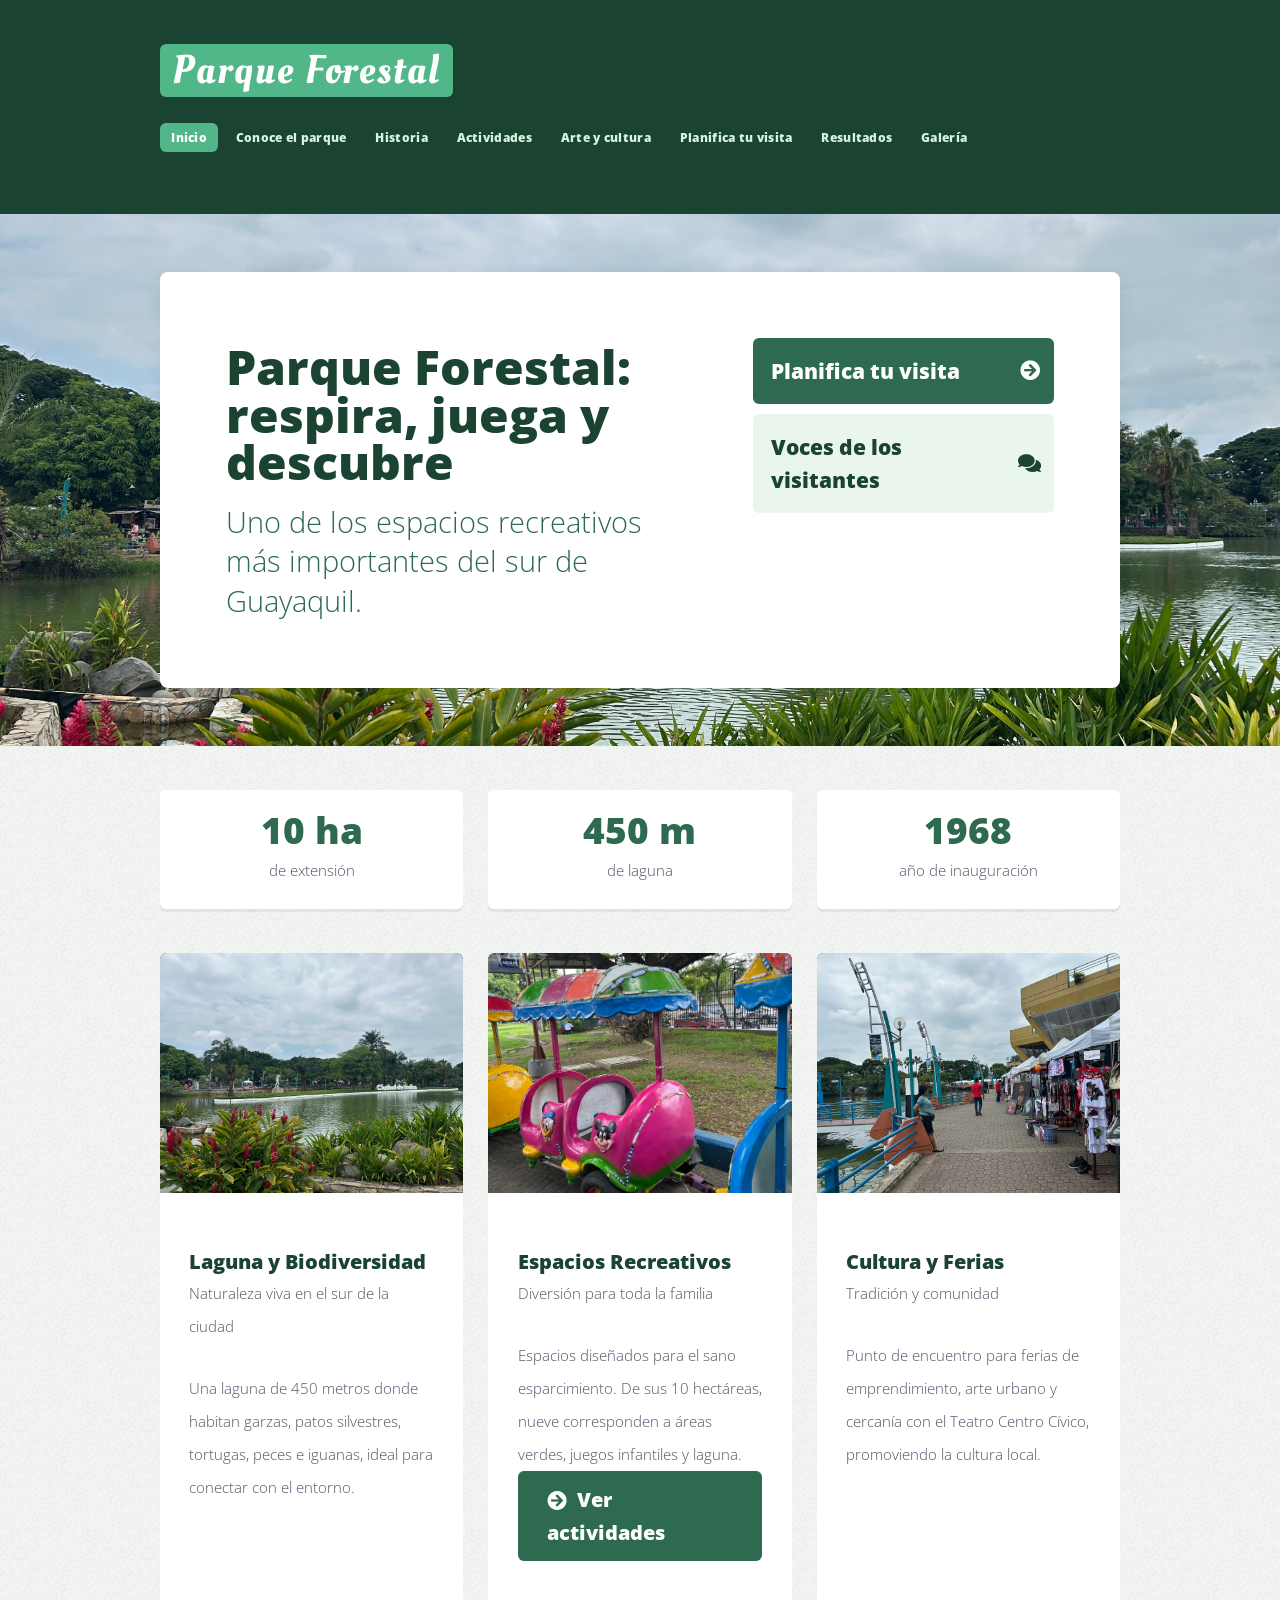
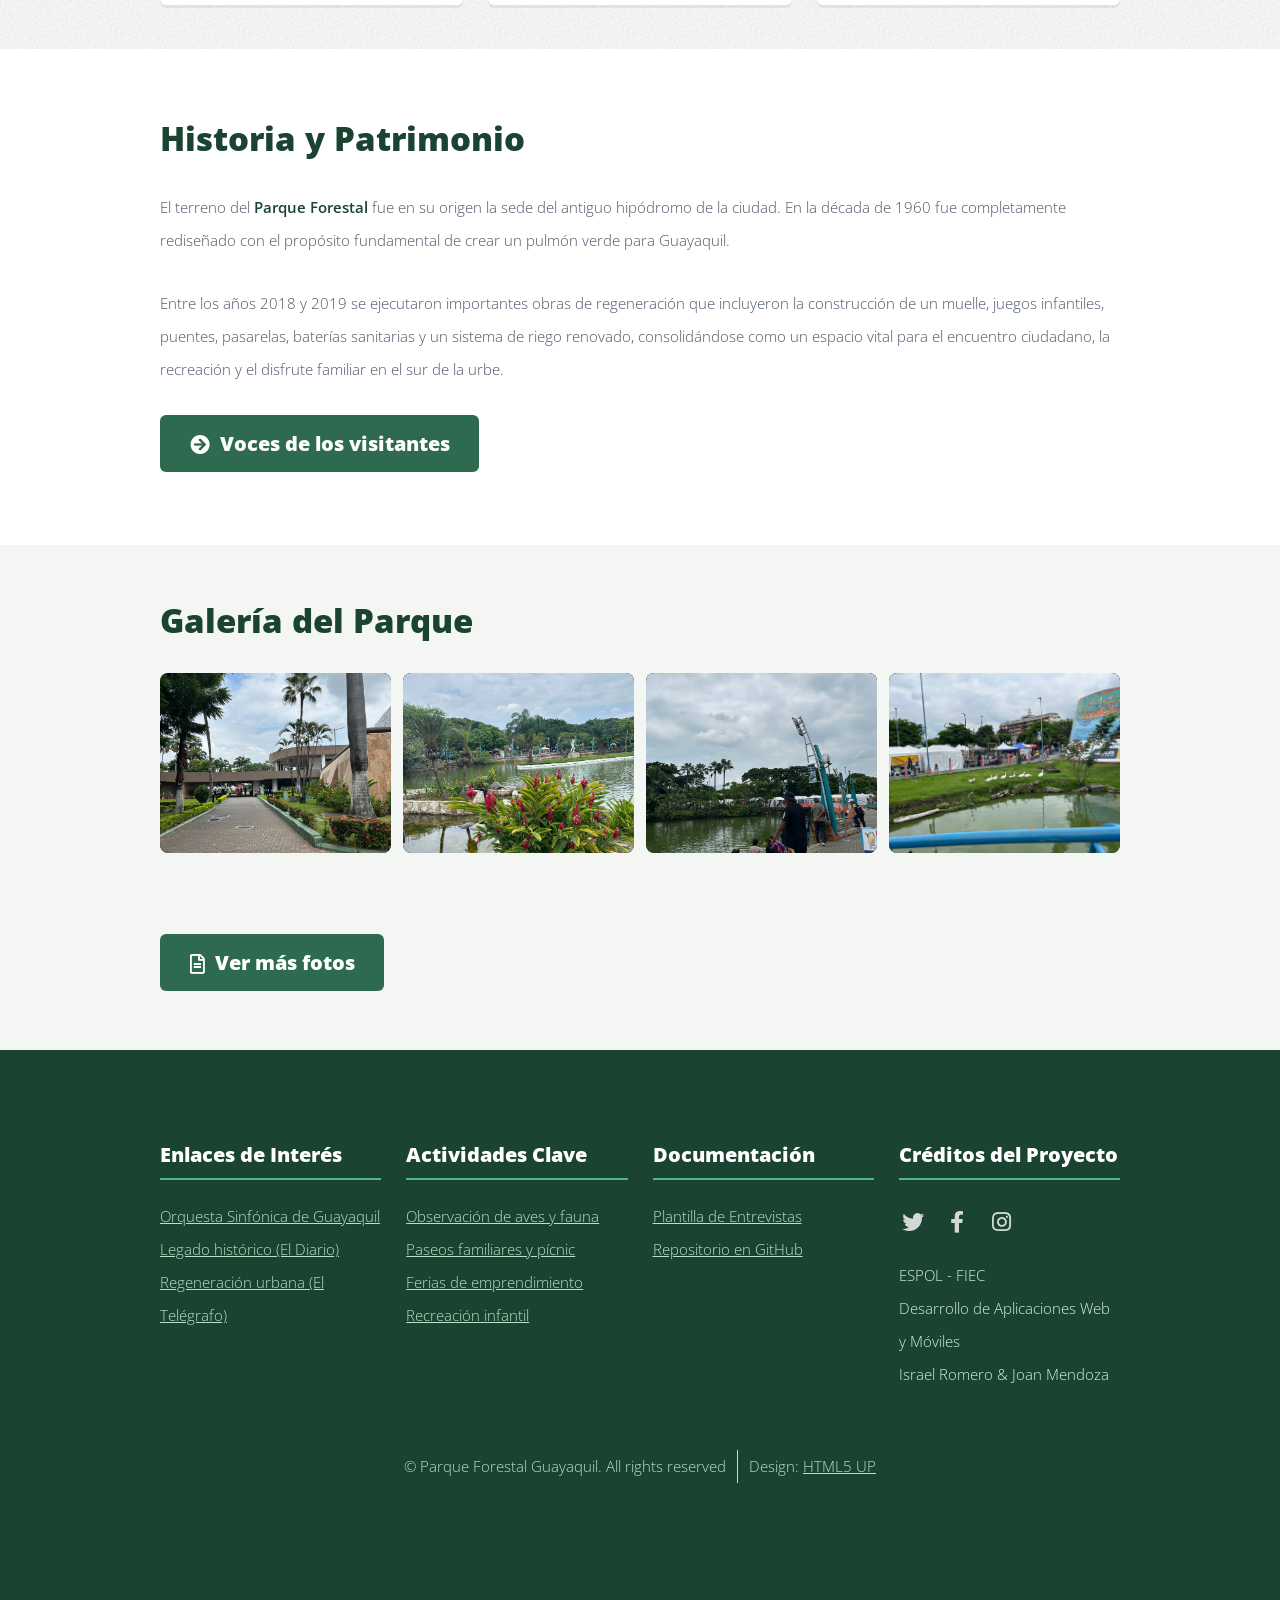
==== commit 3f30d24c: "Commit #13: Arreglado bugs visuales en index.html" ====
--- a/index.html
+++ b/index.html
@@ -4,7 +4,7 @@
 	html5up.net | @ajlkn
 	Free for personal and commercial use under the CCA 3.0 license (html5up.net/license)
 -->
-<html>
+<html lang="es">
 	<head>
 		<title>Parque Forestal | Guayaquil</title>
 		<meta charset="utf-8" />
@@ -57,9 +57,13 @@
 						<div class="row">
 							<div class="col-7 col-12-medium">
 								<h2>Parque Forestal: respira, juega y descubre</h2>
-								<p>Uno de los sitios recreativo más importante del sur de Guayaquil.</p>
-								<li><a href="planifica-tu-visita.html" class="button large icon solid fa-arrow-circle-right">Planifica tu visita</a></li>
-								<li><a href="resultados.html#voces" class="button alt large icon solid fa-comments">Voces de los visitantes</a></li>
+								<p>Uno de los espacios recreativos más importantes del sur de Guayaquil.</p>
+							</div>
+							<div class="col-5 col-12-medium">
+								<ul>
+									<li><a href="planifica-tu-visita.html" class="button large icon solid fa-arrow-circle-right">Planifica tu visita</a></li>
+									<li><a href="resultados.html#voces" class="button alt large icon solid fa-comments">Voces de los visitantes</a></li>
+								</ul>
 							</div>
 						</div>
 					</div>
@@ -79,7 +83,7 @@
 
 								<!-- Box -->
 									<section class="box feature">
-										<a href="#" class="image featured"><img src="images/lagunaBiodiversidad.png" alt="Laguna y Biodiversidad" /></a>
+										<a href="" class="image featured"><img src="images/lagunaBiodiversidad.png" alt="Laguna y Biodiversidad" /></a>
 										<div class="inner">
 											<header>
 												<h2>Laguna y Biodiversidad</h2>
@@ -94,13 +98,15 @@
 
 								<!-- Box -->
 									<section class="box feature">
-										<a href="#" class="image featured"><img src="images/espaciosRecreativos.png" alt="Áreas Infantiles y Recreación" /></a>
+										<a href="actividades.html" class="image featured"><img src="images/espaciosRecreativos.png" alt="Áreas Infantiles y Recreación" /></a>
 										<div class="inner">
 											<header>
 												<h2>Espacios Recreativos</h2>
 												<p>Diversión para toda la familia</p>
 											</header>
-											<p>Espacios diseñados para el sano esparcimiento, con 10 hectáreas totales de extensión que incluyen áreas verdes, juegos infantiles y zonas de pícnic.</p>
+											<p>Espacios diseñados para el sano esparcimiento. De sus 10 hectáreas, nueve corresponden a áreas verdes, juegos infantiles y laguna.</p>
+											<a href="actividades.html" class="button icon solid fa-arrow-circle-right">Ver actividades</a>
+
 										</div>
 									</section>
 
--- a/assets/css/custom.css
+++ b/assets/css/custom.css
@@ -1,4 +1,23 @@
 html { scroll-behavior: smooth; }
 @media (prefers-reduced-motion: reduce) { html { scroll-behavior: auto; } }
 
-#banner-wrapper { background: url("../../images/lagunaBiodiversidad.png") center / cover no-repeat; }+#banner-wrapper { background: url("../../images/lagunaBiodiversidad.png") center / cover no-repeat; }
+#banner .button.large { font-size: 1.4em; padding-right: 2.2em; }
+#cifras-wrapper { padding: 3em 0 0 0; }
+#cifras-wrapper .box { text-align: center; padding: 1.5em 1em; }
+#cifras-wrapper .box h2 { font-size: 2.5em; margin: 0 0 0.15em 0; color: #2d6a4f; }
+#cifras-wrapper .box p { margin: 0; }
+@media screen and (min-width: 737px) { #banner-wrapper { padding: 4em 0; } }
+@media screen and (max-width: 736px) {
+	#banner-wrapper { padding: 15px; }
+	#banner ul { margin-top: 1.5em; }
+	#cifras-wrapper { padding: 0 15px 1.5em 15px; }
+}
+
+@media screen and (min-width: 981px) {
+	#header-wrapper { padding: 3em 0 2em 0; }
+	#nav { position: static; margin-top: 1.5em; font-size: 0.85em; }
+	#nav ul { display: flex; flex-wrap: wrap; }
+	#nav ul li { float: none; padding-left: 0; margin-right: 0.5em; line-height: 3.5em; }
+	#nav ul li a { white-space: nowrap; padding: 0.5em 0.9em; }
+}
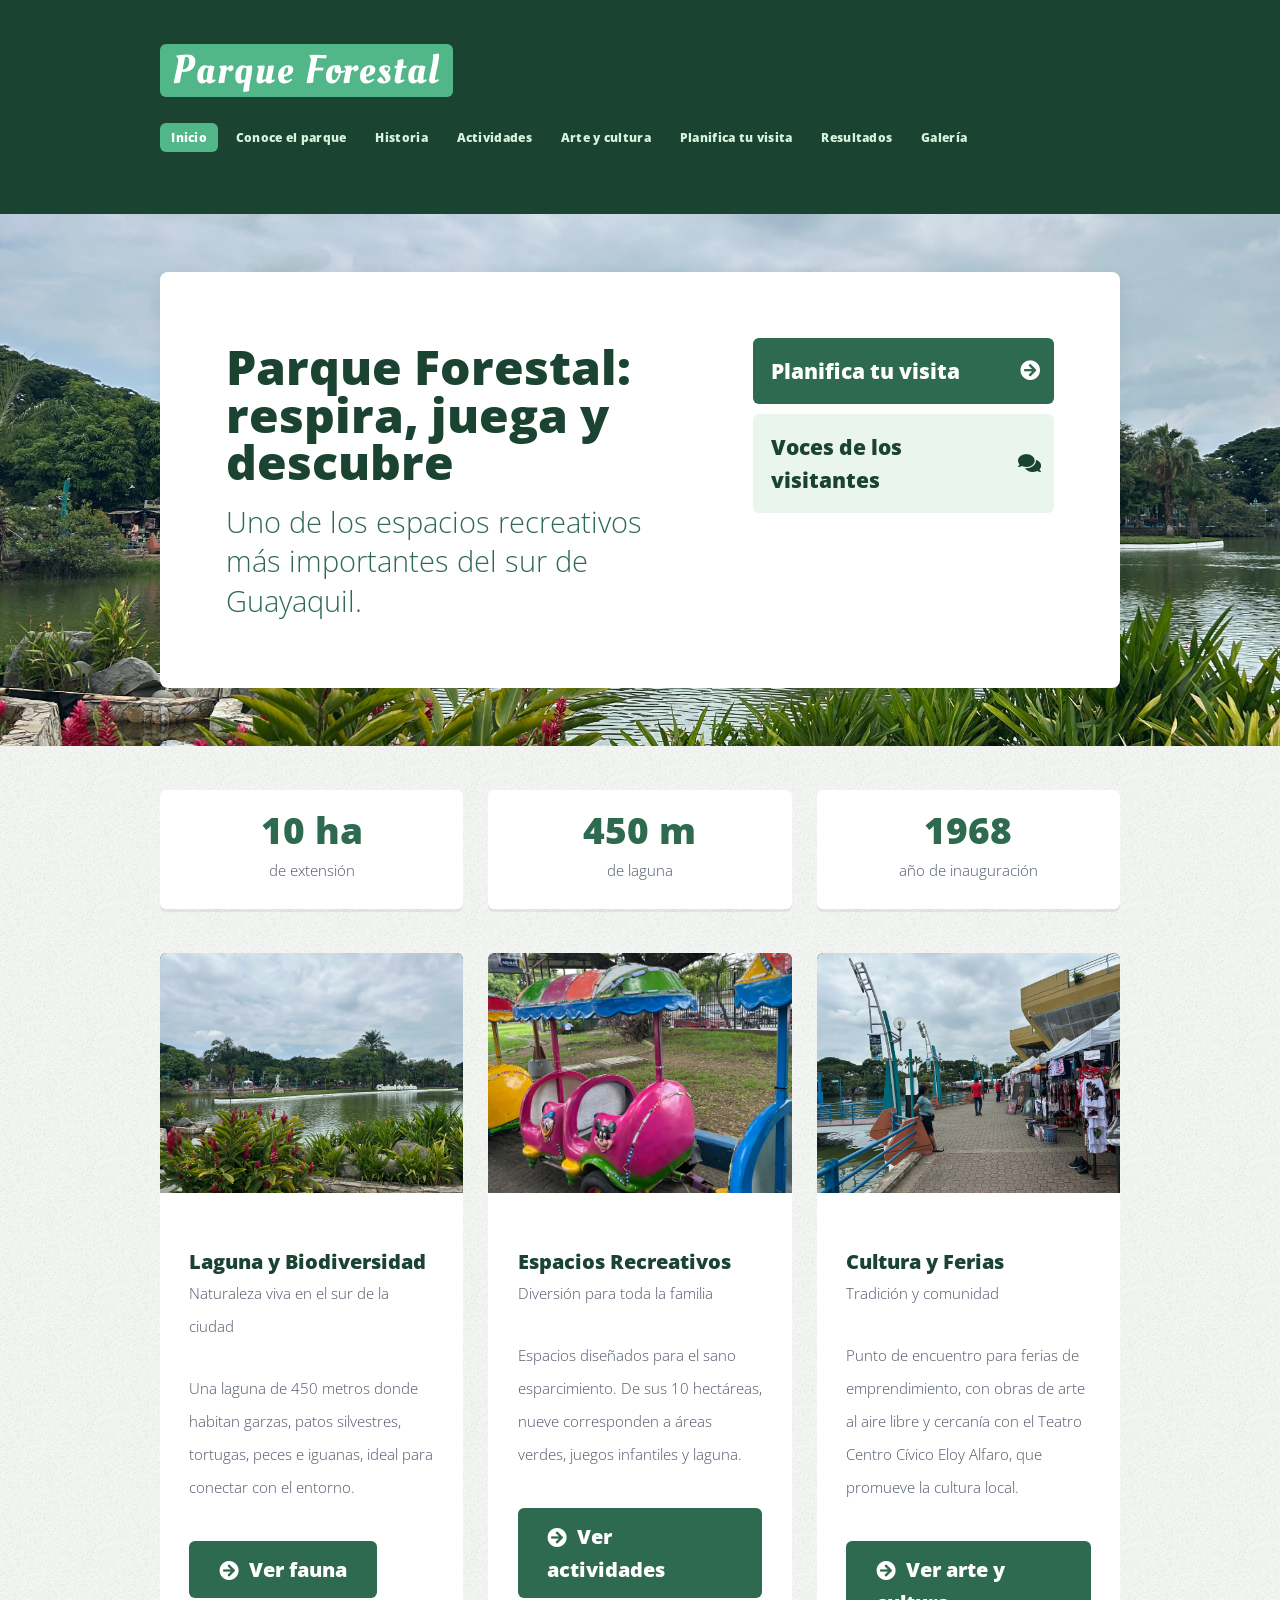
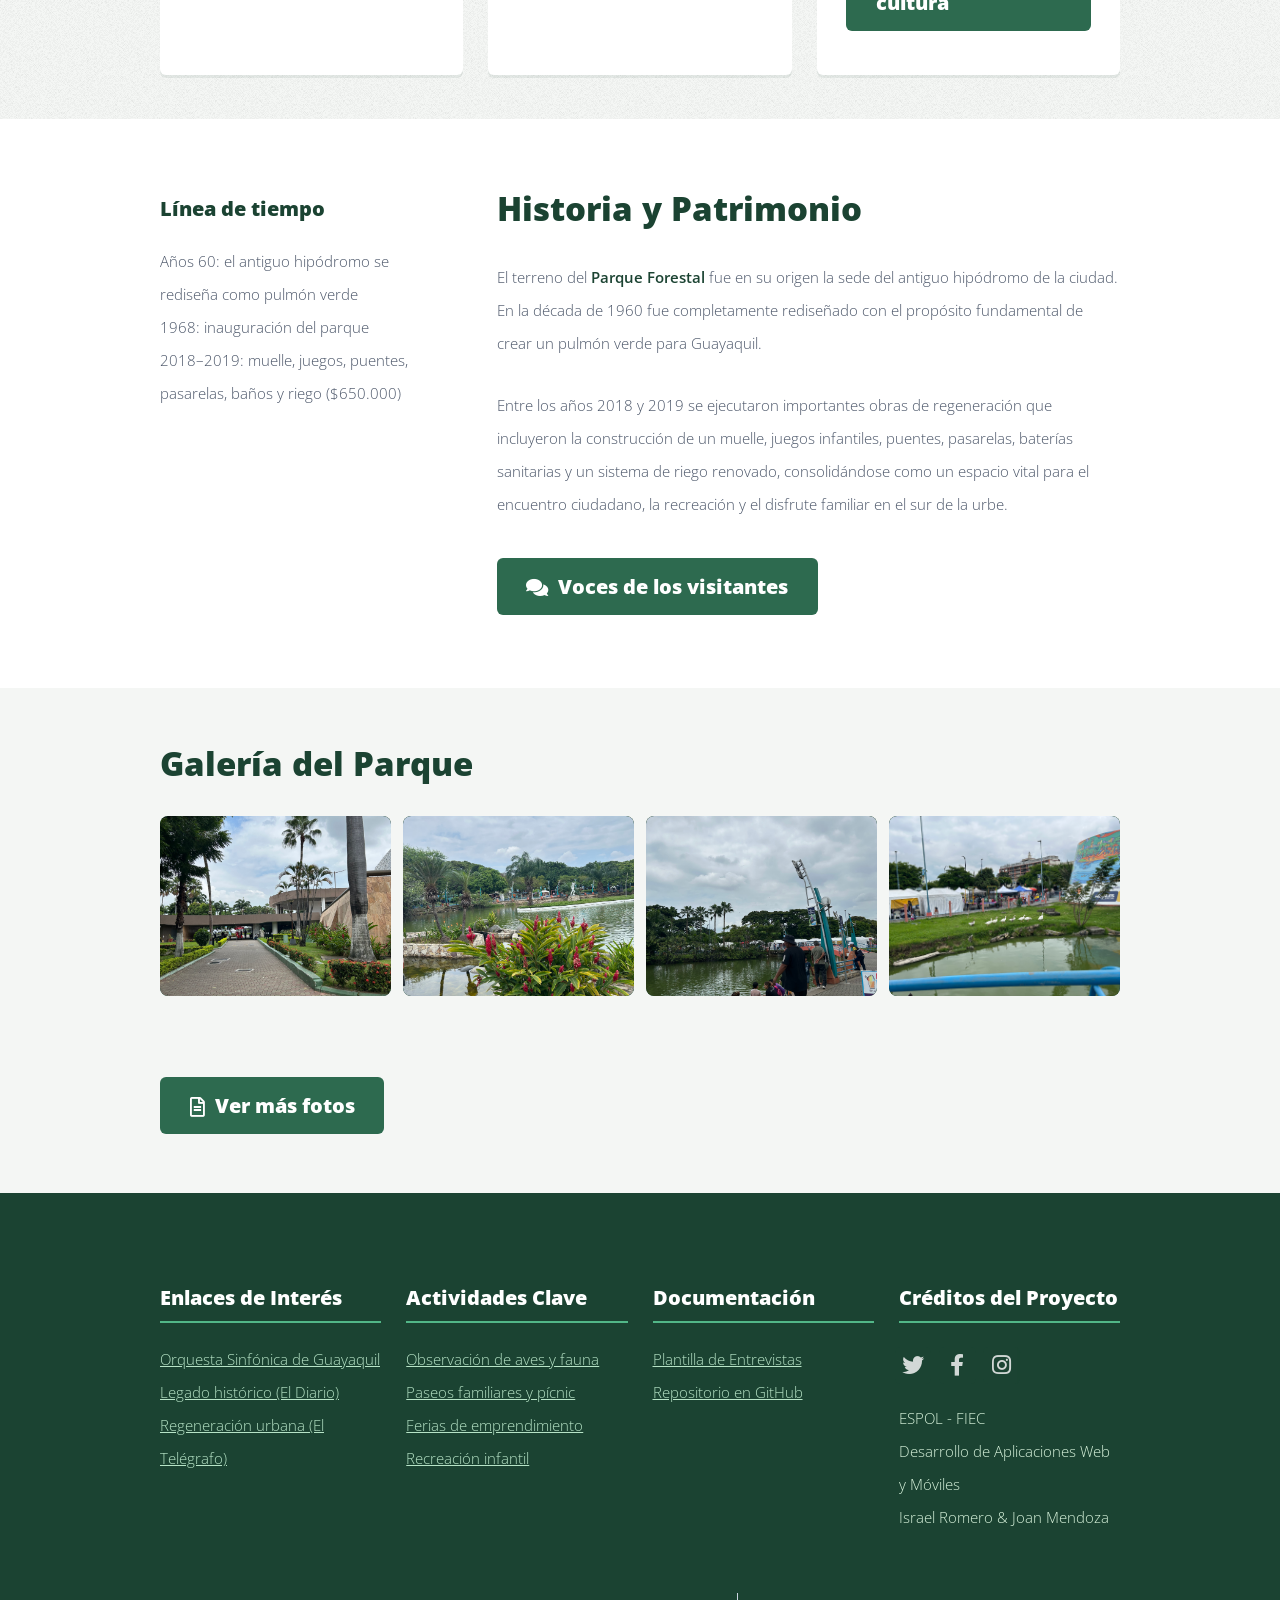
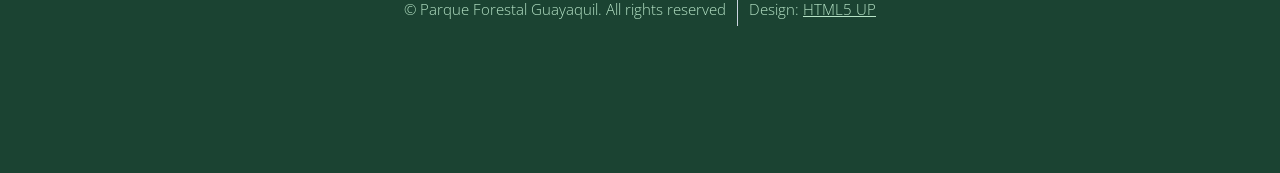
==== commit 70603d0d: "Commit #14: Añadido contenido a la página de Actividades" ====
--- a/index.html
+++ b/index.html
@@ -83,16 +83,18 @@
 
 								<!-- Box -->
 									<section class="box feature">
-										<a href="" class="image featured"><img src="images/lagunaBiodiversidad.png" alt="Laguna y Biodiversidad" /></a>
+										<a href="actividades.html#fauna" class="image featured"><img src="images/lagunaBiodiversidad.png" alt="Laguna y Biodiversidad" /></a>
 										<div class="inner">
 											<header>
 												<h2>Laguna y Biodiversidad</h2>
 												<p>Naturaleza viva en el sur de la ciudad</p>
 											</header>
 											<p>Una laguna de 450 metros donde habitan garzas, patos silvestres, tortugas, peces e iguanas, ideal para conectar con el entorno.</p>
-										</div>
-									</section>
-
+											<footer>
+												<a href="actividades.html#fauna" class="button icon solid fa-arrow-circle-right">Ver fauna</a>
+											</footer>
+										</div>
+									</section>
 							</div>
 							<div class="col-4 col-12-medium">
 
@@ -105,8 +107,9 @@
 												<p>Diversión para toda la familia</p>
 											</header>
 											<p>Espacios diseñados para el sano esparcimiento. De sus 10 hectáreas, nueve corresponden a áreas verdes, juegos infantiles y laguna.</p>
-											<a href="actividades.html" class="button icon solid fa-arrow-circle-right">Ver actividades</a>
-
+											<footer>
+												<a href="actividades.html" class="button icon solid fa-arrow-circle-right">Ver actividades</a>
+											</footer>
 										</div>
 									</section>
 
@@ -115,16 +118,18 @@
 
 								<!-- Box -->
 									<section class="box feature">
-										<a href="#" class="image featured"><img src="images/culturaFeria.png" alt="Arte, Cultura y Ferias" /></a>
+										<a href="arte-cultura.html" class="image featured"><img src="images/culturaFeria.png" alt="Arte, Cultura y Ferias" /></a>
 										<div class="inner">
 											<header>
 												<h2>Cultura y Ferias</h2>
 												<p>Tradición y comunidad</p>
 											</header>
-											<p>Punto de encuentro para ferias de emprendimiento, arte urbano y cercanía con el Teatro Centro Cívico, promoviendo la cultura local.</p>
-										</div>
-									</section>
-
+											<p>Punto de encuentro para ferias de emprendimiento, con obras de arte al aire libre y cercanía con el Teatro Centro Cívico Eloy Alfaro, que promueve la cultura local.</p>
+											<footer>
+												<a href="arte-cultura.html" class="button icon solid fa-arrow-circle-right">Ver arte y cultura</a>
+											</footer>
+										</div>
+									</section>
 							</div>
 						</div>
 					</div>
@@ -133,23 +138,40 @@
 			<!-- Main: Historia y Patrimonio -->
 				<div id="main-wrapper">
 					<div class="container">
-						<div class="row">
-							<div class="col-12">
-								<!-- Content -->
-									<div id="content">
-										<section class="last">
+						<div class="row gtr-200">
+							<div class="col-4 col-12-medium">
+								<div id="sidebar">
+
+									<!-- Sidebar -->
+										<section>
+											<h3>Línea de tiempo</h3>
+											<ul class="style2">
+												<li>Años 60: el antiguo hipódromo se rediseña como pulmón verde</li>
+												<li>1968: inauguración del parque</li>
+												<li>2018–2019: muelle, juegos, puentes, pasarelas, baños y riego ($650.000)</li>
+											</ul>
+										</section>
+								</div>
+							</div>
+							<div class="col-8 col-12-medium imp-medium">
+								<div id="content">
+
+									<!-- Content -->
+										<section id="historia" class="last">
 											<h2>Historia y Patrimonio</h2>
 											<p>El terreno del <strong>Parque Forestal</strong> fue en su origen la sede del antiguo hipódromo de la ciudad. En la década de 1960 fue completamente rediseñado con el propósito fundamental de crear un pulmón verde para Guayaquil.</p>
 											<p>Entre los años 2018 y 2019 se ejecutaron importantes obras de regeneración que incluyeron la construcción de un muelle, juegos infantiles, puentes, pasarelas, baterías sanitarias y un sistema de riego renovado, consolidándose como un espacio vital para el encuentro ciudadano, la recreación y el disfrute familiar en el sur de la urbe.</p>
-											<a href="#" class="button icon solid fa-arrow-circle-right">Voces de los visitantes</a>
+											<footer>
+												<a href="resultados.html#voces" class="button icon solid fa-comments">Voces de los visitantes</a>
+											</footer>
 										</section>
-									</div>
-							</div>
-						</div>
-					</div>
-				</div>
-
-			<!-- Gallery Section (Debajo de Historia) -->
+
+								</div>
+							</div>
+						</div>
+					</div>
+				</div>
+
 				<div id="gallery-wrapper" style="background: #f4f6f4; padding: 4em 0;">
 					<div class="container">
 						<div class="row">
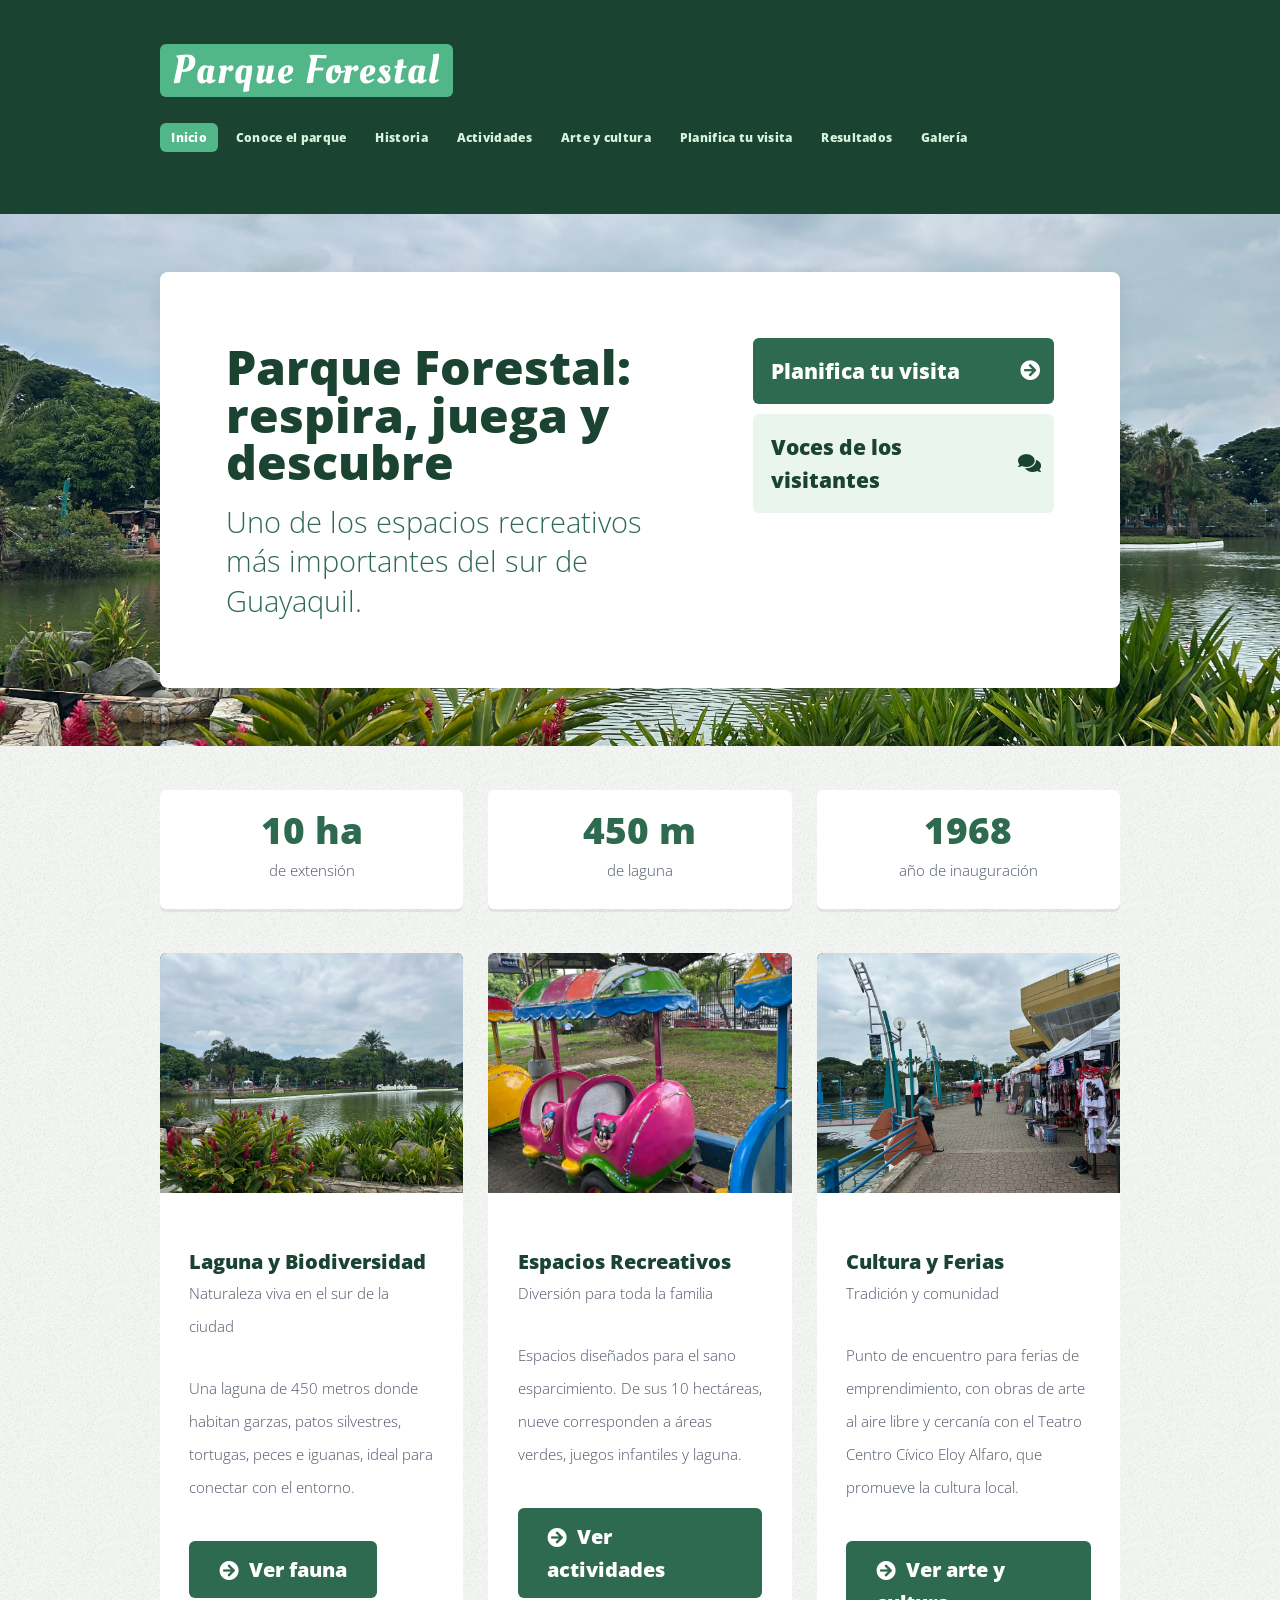
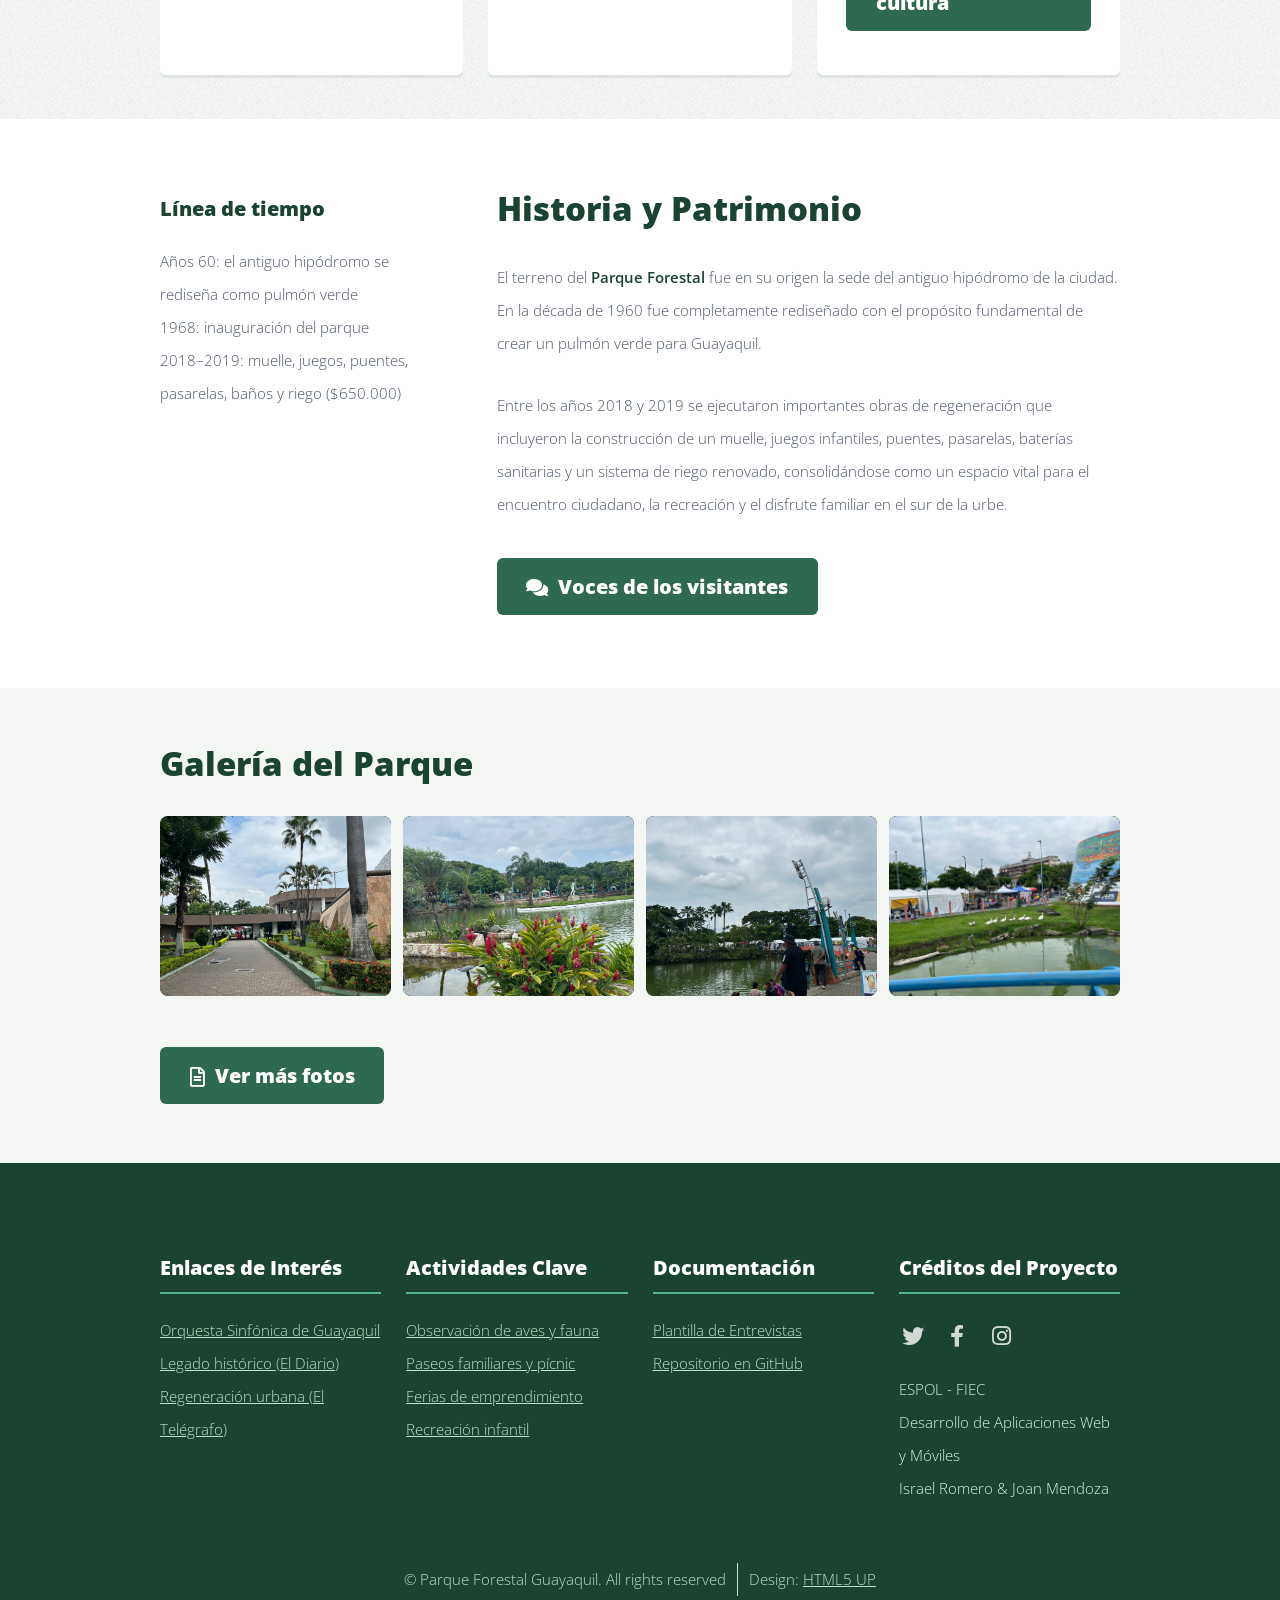
==== commit 361f548c: "Commit #18: Añadido seccion de Voces a pagina Resultados y arreglado Galeria" ====
--- a/index.html
+++ b/index.html
@@ -172,7 +172,7 @@
 					</div>
 				</div>
 
-				<div id="gallery-wrapper" style="background: #f4f6f4; padding: 4em 0;">
+				<div id="gallery-wrapper">
 					<div class="container">
 						<div class="row">
 							<div class="col-12">
@@ -180,16 +180,46 @@
 									<h2>Galería del Parque</h2>
 									<div class="grid">
 										<div class="row gtr-50">
-											<div class="col-3 col-6-medium"><a href="#" class="image fit"><img src="images/galeriaOne.png" alt="Vista del parque" /></a></div>
-											<div class="col-3 col-6-medium"><a href="#" class="image fit"><img src="images/galeriaTwo.png" alt="Fauna del parque" /></a></div>
-											<div class="col-3 col-6-medium"><a href="#" class="image fit"><img src="images/galeriaThree.png" alt="Áreas verdes" /></a></div>
-											<div class="col-3 col-6-medium"><a href="#" class="image fit"><img src="images/galeriaFour.png" alt="Zona de juegos" /></a></div>
+											<div class="col-3 col-6-medium"><a href="#foto1" class="image fit"><img src="images/galeriaOne.png" alt="Vista del parque" /></a></div>
+											<div class="col-3 col-6-medium"><a href="#foto2" class="image fit"><img src="images/galeriaTwo.png" alt="Fauna del parque" /></a></div>
+											<div class="col-3 col-6-medium"><a href="#foto3" class="image fit"><img src="images/galeriaThree.png" alt="Áreas verdes" /></a></div>
+											<div class="col-3 col-6-medium"><a href="#foto4" class="image fit"><img src="images/galeriaFour.png" alt="Zona de juegos" /></a></div>
 										</div>
 									</div>
-									<a href="#" class="button icon fa-file-alt" style="margin-top: 1.5em;">Ver más fotos</a>
+									<a href="https://drive.google.com/drive/folders/Carpeta_de_Evidencias" target="_blank" rel="noopener" class="button icon fa-file-alt">Ver más fotos</a>
 								</section>
 							</div>
 						</div>
+					</div>
+
+					<!-- Visores (cada uno se abre con :target) -->
+					<div id="foto1" class="lightbox">
+						<a href="#gallery-wrapper" class="cerrar" aria-label="Cerrar">×</a>
+						<figure>
+							<img src="images/galeriaOne.png" alt="Vista del parque" />
+							<figcaption>Vista del parque. Foto: (autor/a), (fecha).</figcaption>
+						</figure>
+					</div>
+					<div id="foto2" class="lightbox">
+						<a href="#gallery-wrapper" class="cerrar" aria-label="Cerrar">×</a>
+						<figure>
+							<img src="images/galeriaTwo.png" alt="Fauna del parque" />
+							<figcaption>Fauna del parque. Foto: (autor/a), (fecha).</figcaption>
+						</figure>
+					</div>
+					<div id="foto3" class="lightbox">
+						<a href="#gallery-wrapper" class="cerrar" aria-label="Cerrar">×</a>
+						<figure>
+							<img src="images/galeriaThree.png" alt="Áreas verdes" />
+							<figcaption>Áreas verdes. Foto: (autor/a), (fecha).</figcaption>
+						</figure>
+					</div>
+					<div id="foto4" class="lightbox">
+						<a href="#gallery-wrapper" class="cerrar" aria-label="Cerrar">×</a>
+						<figure>
+							<img src="images/galeriaFour.png" alt="Zona de juegos" />
+							<figcaption>Zona de juegos. Foto: (autor/a), (fecha).</figcaption>
+						</figure>
 					</div>
 				</div>
 
@@ -216,10 +246,10 @@
 									<section class="widget links">
 										<h3>Actividades Clave</h3>
 										<ul class="style2">
-											<li><a href="#">Observación de aves y fauna</a></li>
-											<li><a href="#">Paseos familiares y pícnic</a></li>
-											<li><a href="#">Ferias de emprendimiento</a></li>
-											<li><a href="#">Recreación infantil</a></li>
+											<li><a href="actividades.html#fauna">Observación de aves y fauna</a></li>
+											<li><a href="actividades.html#picnic">Paseos familiares y pícnic</a></li>
+											<li><a href="actividades.html#feria">Ferias de emprendimiento</a></li>
+											<li><a href="actividades.html#juegos">Recreación infantil</a></li>
 										</ul>
 									</section>
 
--- a/assets/css/custom.css
+++ b/assets/css/custom.css
@@ -20,4 +20,26 @@
 	#nav ul { display: flex; flex-wrap: wrap; }
 	#nav ul li { float: none; padding-left: 0; margin-right: 0.5em; line-height: 3.5em; }
 	#nav ul li a { white-space: nowrap; padding: 0.5em 0.9em; }
-}+}
+
+.tabla { overflow-x: auto; margin-bottom: 2em; }
+.tabla table { margin-bottom: 0; }
+article iframe { display: block; width: 100%; border: 0; border-radius: 8px; }
+
+progress { width: 60%; height: 0.9em; vertical-align: middle; accent-color: #2d6a4f; }
+@media screen and (max-width: 736px) { progress { width: 40%; } }
+
+#main-wrapper .box { background: #f4f6f4; box-shadow: none; }
+#voces blockquote { margin-bottom: 1em; }
+#voces .box p { margin: 0; }
+
+#gallery-wrapper { background: #f4f6f4; padding: 4em 0; }
+@media screen and (max-width: 736px) { #gallery-wrapper { padding: 40px 15px; } }
+
+.lightbox { display: none; position: fixed; inset: 0; z-index: 10000; background: rgba(0, 0, 0, .85);
+	flex-direction: column; align-items: center; justify-content: center; color: #fff; }
+.lightbox:target { display: flex; }
+.lightbox figure { margin: 0; text-align: center; }
+.lightbox img { max-width: 90vw; max-height: 80vh; border-radius: 8px; }
+.lightbox figcaption { padding-top: 1em; font-size: .8em; line-height: 1.5em; }
+.lightbox .cerrar { position: absolute; top: 1rem; right: 1.5rem; color: #fff; font-size: 2rem; text-decoration: none; }
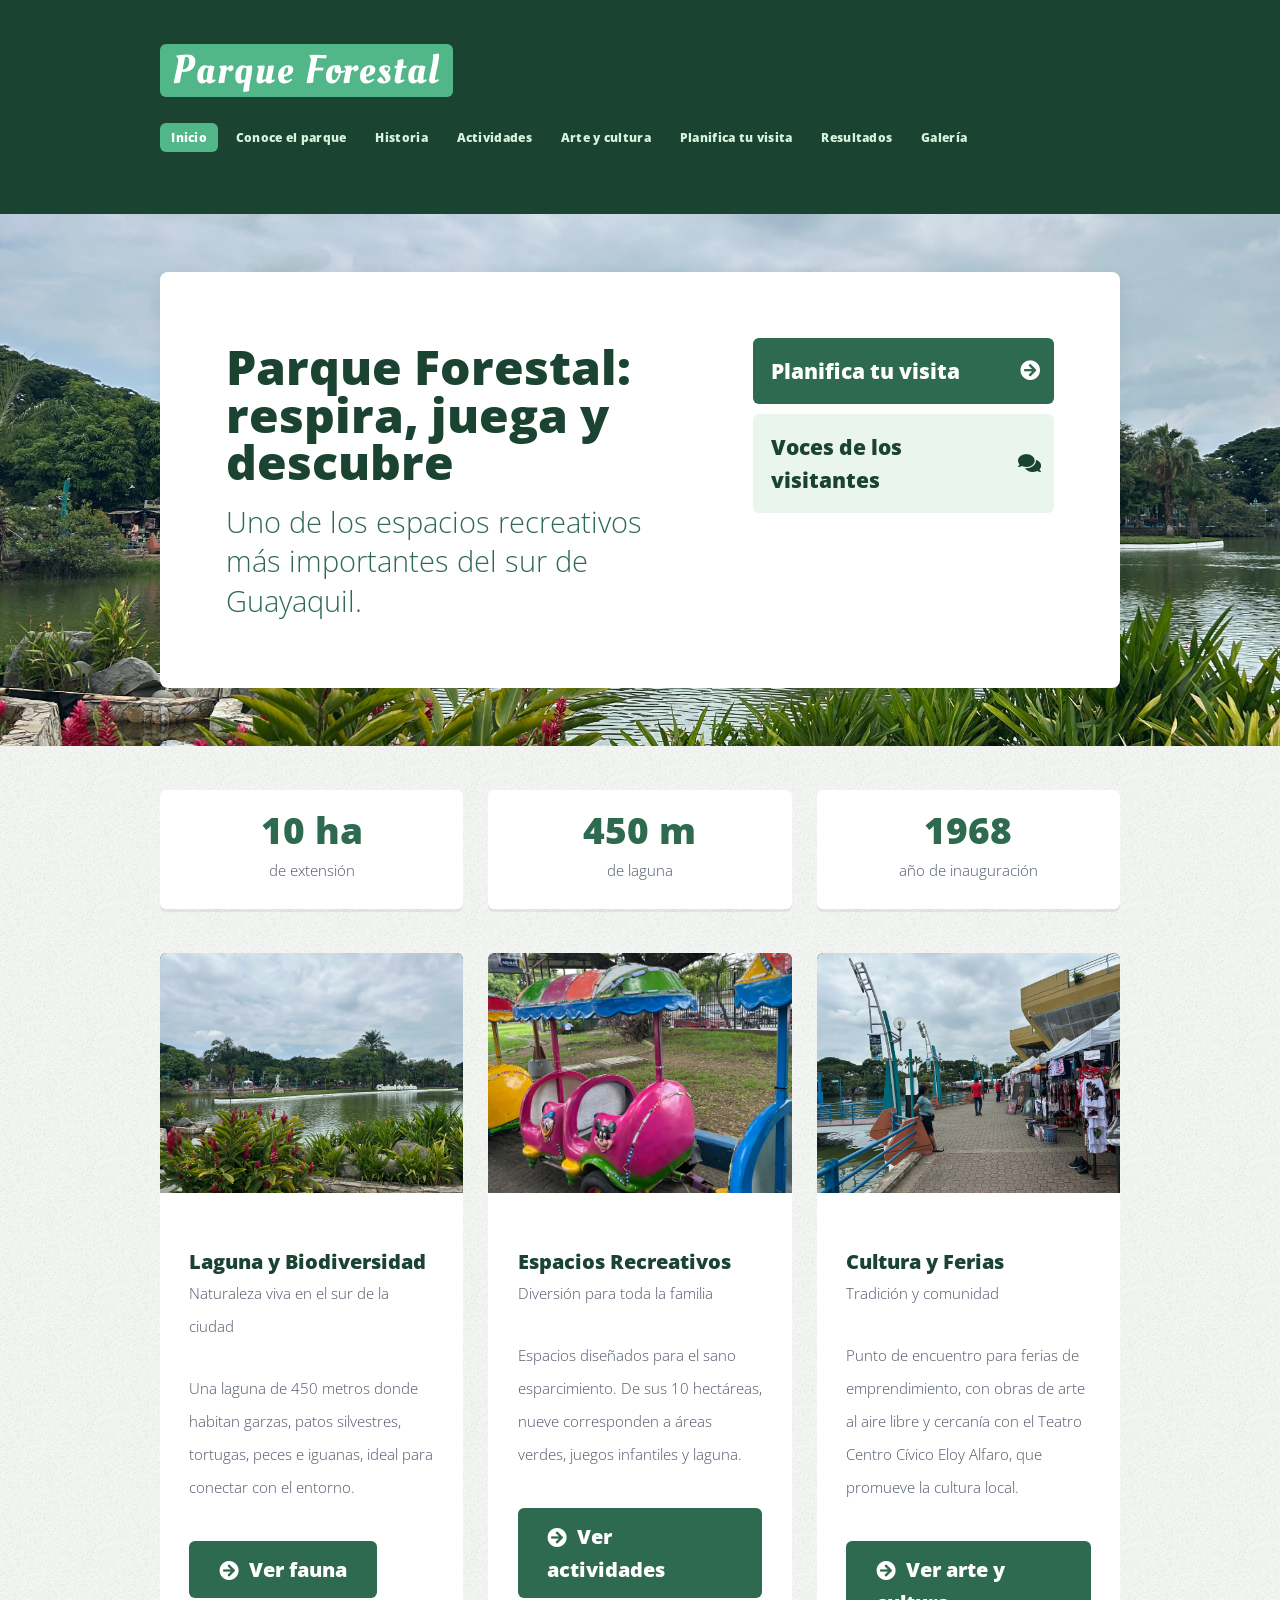
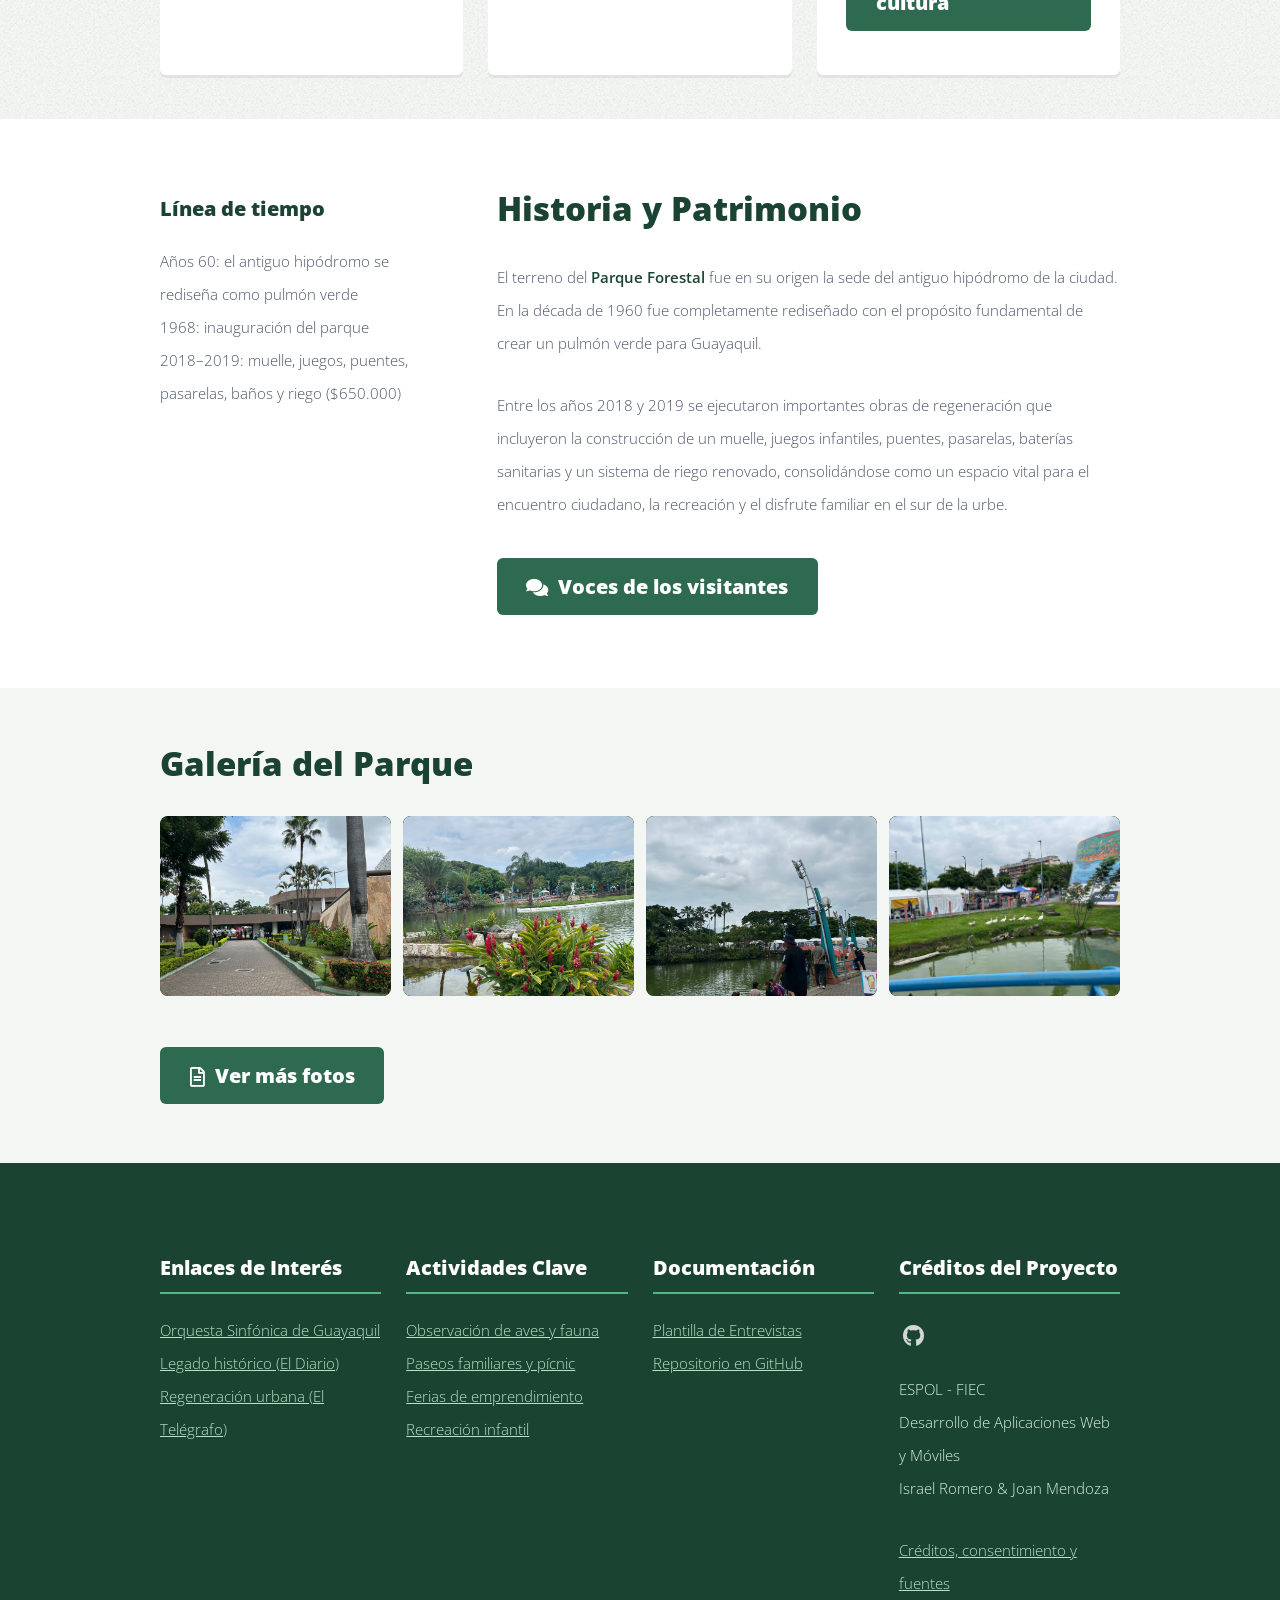
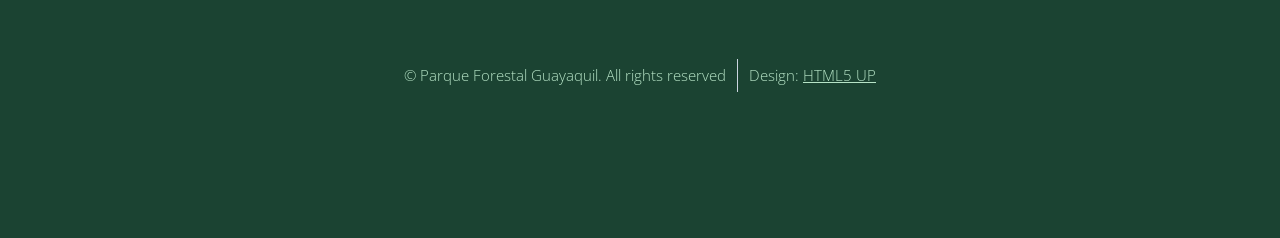
==== commit db1b2066: "Commit #19: Actualizado créditos y fuentes" ====
--- a/index.html
+++ b/index.html
@@ -272,13 +272,12 @@
 									<section class="widget contact last">
 										<h3>Créditos del Proyecto</h3>
 										<ul>
-											<li><a href="#" class="icon brands fa-twitter"><span class="label">Twitter</span></a></li>
-											<li><a href="#" class="icon brands fa-facebook-f"><span class="label">Facebook</span></a></li>
-											<li><a href="#" class="icon brands fa-instagram"><span class="label">Instagram</span></a></li>
+											<li><a href="https://github.com/Madakase/parque-forestal-guayaquil" target="_blank" rel="noopener" class="icon brands fa-github"><span class="label">GitHub</span></a></li>
 										</ul>
 										<p>ESPOL - FIEC<br />
 										Desarrollo de Aplicaciones Web y Móviles<br />
-										Israel Romero & Joan Mendoza</p>
+										Israel Romero &amp; Joan Mendoza</p>
+										<p><a href="creditos.html">Créditos, consentimiento y fuentes</a></p>
 									</section>
 
 							</div>
--- a/assets/css/custom.css
+++ b/assets/css/custom.css
@@ -42,4 +42,6 @@
 .lightbox figure { margin: 0; text-align: center; }
 .lightbox img { max-width: 90vw; max-height: 80vh; border-radius: 8px; }
 .lightbox figcaption { padding-top: 1em; font-size: .8em; line-height: 1.5em; }
-.lightbox .cerrar { position: absolute; top: 1rem; right: 1.5rem; color: #fff; font-size: 2rem; text-decoration: none; }+.lightbox .cerrar { position: absolute; top: 1rem; right: 1.5rem; color: #fff; font-size: 2rem; text-decoration: none; }
+
+.referencias p { padding-left: 2em; text-indent: -2em; }
